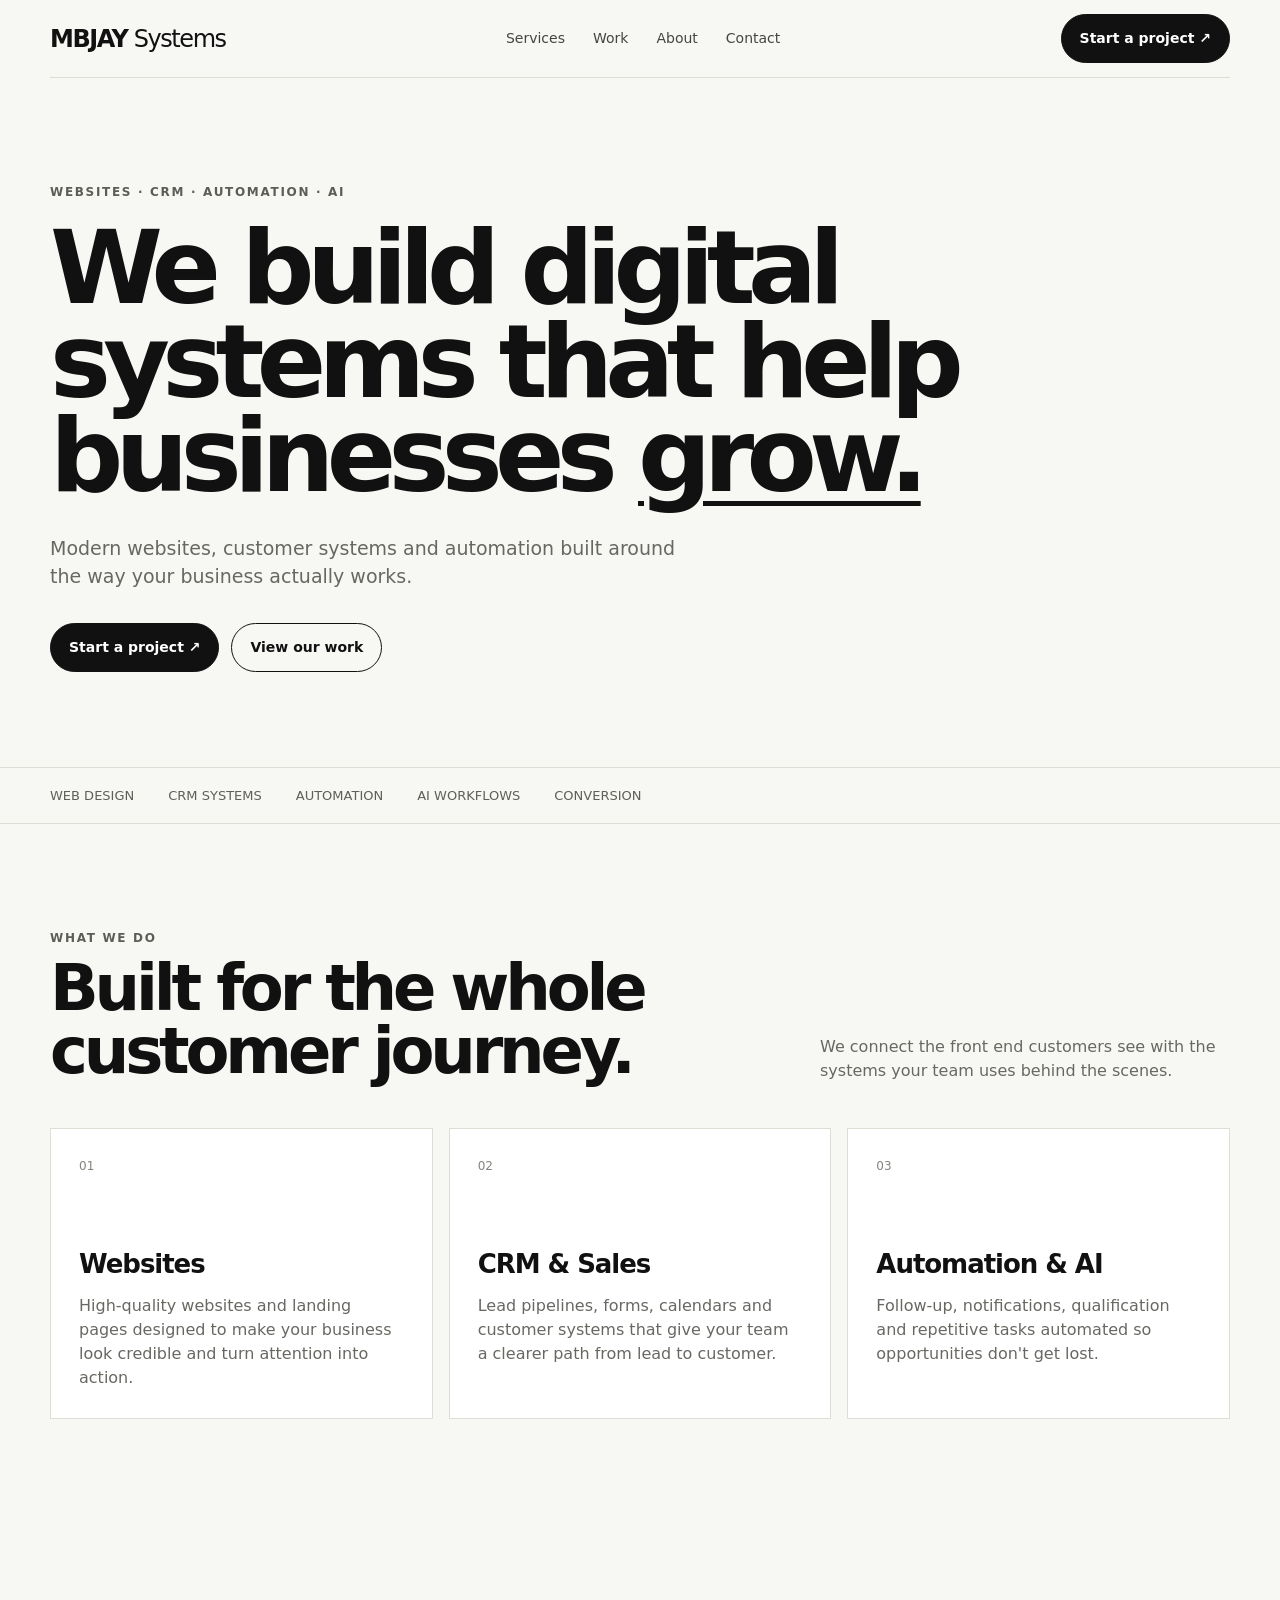
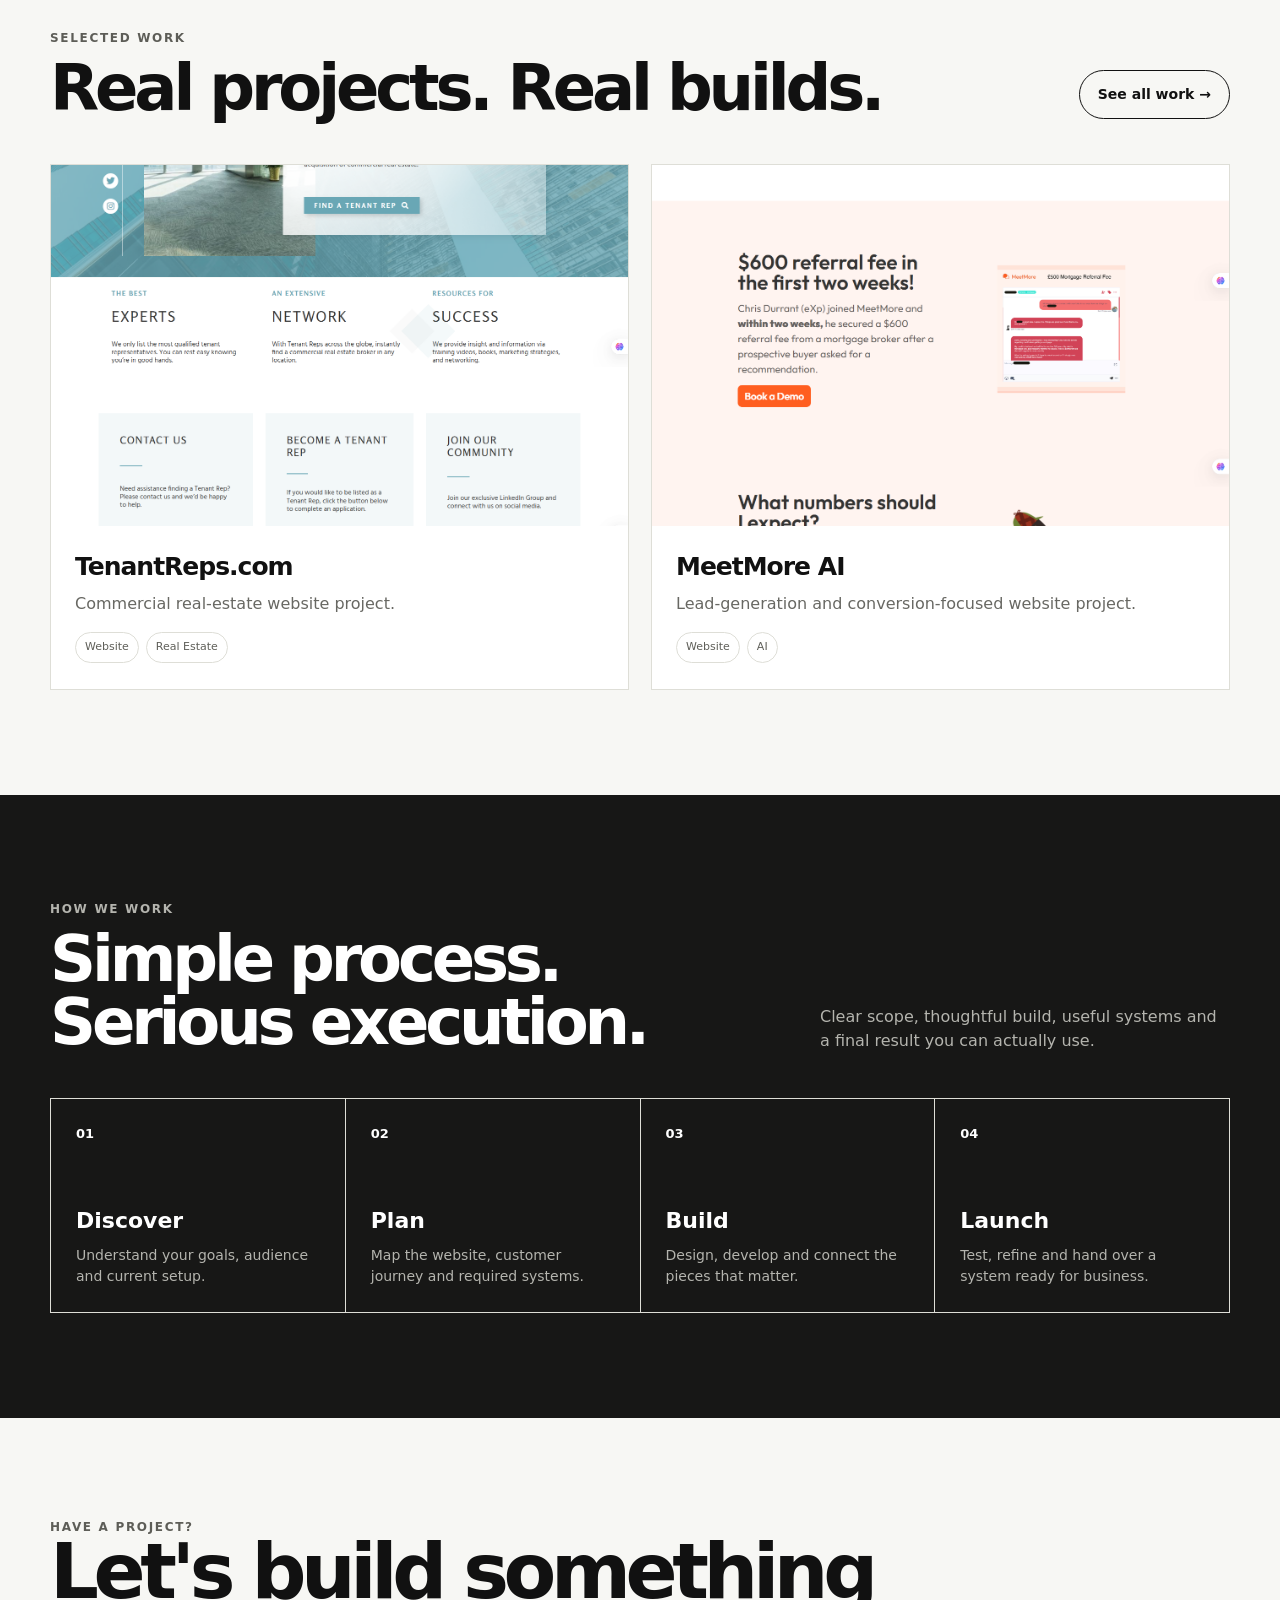
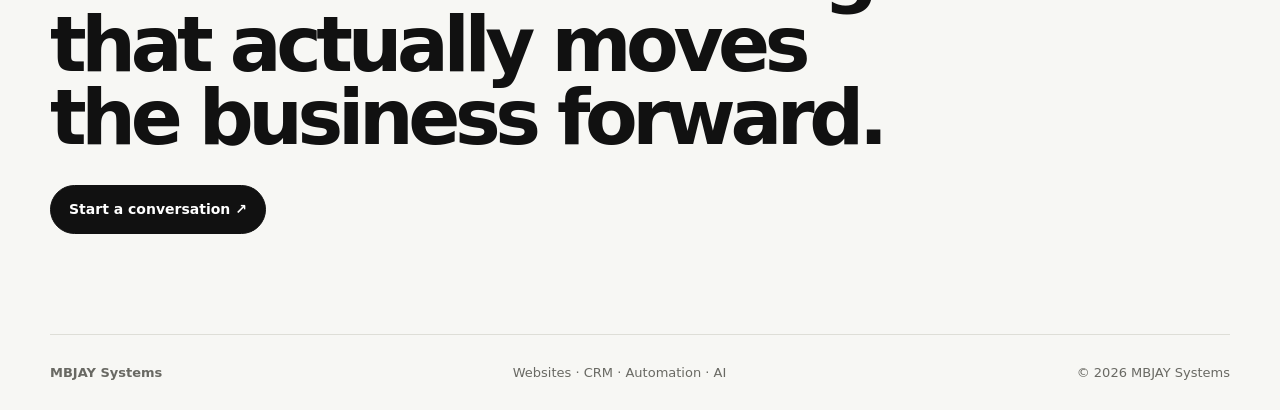
==== New folder/mbjay-systems-site/index.html @ abf26132 "Add MBJAY website" ====
<!doctype html><html lang="en"><head><meta charset="utf-8"><meta name="viewport" content="width=device-width,initial-scale=1"><title>MBJAY Systems — Websites, CRM & Automation</title><meta name="description" content="MBJAY Systems builds websites, CRM systems, automation and AI workflows for growing businesses."><link rel="stylesheet" href="styles.css"></head><body>
<header class="container nav"><a class="logo" href="index.html">MBJAY<span> Systems</span></a><nav class="navlinks"><a href="services.html">Services</a><a href="work.html">Work</a><a href="about.html">About</a><a href="contact.html">Contact</a></nav><a class="nav-cta" href="contact.html">Start a project ↗</a></header>
<main><section class="container hero"><div class="eyebrow">Websites · CRM · Automation · AI</div><h1>We build digital systems that help businesses <em>grow.</em></h1><p>Modern websites, customer systems and automation built around the way your business actually works.</p><div class="actions"><a class="btn primary" href="contact.html">Start a project ↗</a><a class="btn secondary" href="work.html">View our work</a></div></section>
<div class="ticker"><div class="container"><span>WEB DESIGN</span><span>CRM SYSTEMS</span><span>AUTOMATION</span><span>AI WORKFLOWS</span><span>CONVERSION</span></div></div>
<section class="container section"><div class="section-head"><div><div class="eyebrow">What we do</div><h2>Built for the whole customer journey.</h2></div><p>We connect the front end customers see with the systems your team uses behind the scenes.</p></div><div class="grid3"><article class="card"><div class="num">01</div><h3>Websites</h3><p>High-quality websites and landing pages designed to make your business look credible and turn attention into action.</p></article><article class="card"><div class="num">02</div><h3>CRM & Sales</h3><p>Lead pipelines, forms, calendars and customer systems that give your team a clearer path from lead to customer.</p></article><article class="card"><div class="num">03</div><h3>Automation & AI</h3><p>Follow-up, notifications, qualification and repetitive tasks automated so opportunities don't get lost.</p></article></div></section>
<section class="container section"><div class="section-head"><div><div class="eyebrow">Selected work</div><h2>Real projects. Real builds.</h2></div><a class="btn secondary" href="work.html">See all work →</a></div><div class="work-grid"><a class="work-card" href="work.html#tenantreps"><div class="work-image"><img src="assets/tenantreps.png" alt="TenantReps website project"></div><div class="work-copy"><h3>TenantReps.com</h3><p>Commercial real-estate website project.</p><div class="tags"><span class="tag">Website</span><span class="tag">Real Estate</span></div></div></a><a class="work-card" href="work.html#meetmore"><div class="work-image"><img src="assets/meetmore-ai.png" alt="MeetMore AI website project"></div><div class="work-copy"><h3>MeetMore AI</h3><p>Lead-generation and conversion-focused website project.</p><div class="tags"><span class="tag">Website</span><span class="tag">AI</span></div></div></a></div></section>
<section class="dark"><div class="container section"><div class="section-head"><div><div class="eyebrow">How we work</div><h2>Simple process. Serious execution.</h2></div><p>Clear scope, thoughtful build, useful systems and a final result you can actually use.</p></div><div class="process"><div class="step"><strong>01</strong><h3>Discover</h3><p>Understand your goals, audience and current setup.</p></div><div class="step"><strong>02</strong><h3>Plan</h3><p>Map the website, customer journey and required systems.</p></div><div class="step"><strong>03</strong><h3>Build</h3><p>Design, develop and connect the pieces that matter.</p></div><div class="step"><strong>04</strong><h3>Launch</h3><p>Test, refine and hand over a system ready for business.</p></div></div></div></section>
<section class="container cta"><div class="eyebrow">Have a project?</div><h2>Let's build something that actually moves the business forward.</h2><a class="btn primary" href="contact.html">Start a conversation ↗</a></section></main>
<footer class="container footer"><strong>MBJAY Systems</strong><span>Websites · CRM · Automation · AI</span><span>© 2026 MBJAY Systems</span></footer></body></html>
---- New folder/mbjay-systems-site/styles.css ----
:root{--bg:#f7f7f4;--surface:#fff;--ink:#111;--muted:#686863;--line:#deded7;--accent:#c8ff3d;--dark:#171716;--max:1180px}
*{box-sizing:border-box}html{scroll-behavior:smooth}body{margin:0;background:var(--bg);color:var(--ink);font-family:Inter,ui-sans-serif,system-ui,-apple-system,BlinkMacSystemFont,"Segoe UI",sans-serif;line-height:1.5}a{color:inherit;text-decoration:none}.container{width:min(calc(100% - 40px),var(--max));margin:auto}.nav{height:78px;display:flex;align-items:center;justify-content:space-between;border-bottom:1px solid var(--line)}.logo{font-weight:900;letter-spacing:-.06em;font-size:24px}.logo span{font-weight:500}.navlinks{display:flex;gap:28px;font-size:14px;color:#454541}.navlinks a:hover{color:#000}.nav-cta,.btn{display:inline-flex;align-items:center;justify-content:center;padding:13px 18px;border-radius:999px;border:1px solid var(--ink);font-weight:700;font-size:14px}.nav-cta{background:var(--ink);color:#fff}.hero{padding:105px 0 95px}.eyebrow{text-transform:uppercase;letter-spacing:.14em;font-size:12px;font-weight:800;color:#5d5d57}.hero h1{font-size:clamp(54px,8vw,105px);line-height:.92;letter-spacing:-.075em;max-width:980px;margin:20px 0 30px}.hero h1 em{font-style:normal;text-decoration:underline;text-decoration-thickness:5px;text-underline-offset:10px}.hero p{font-size:19px;color:var(--muted);max-width:650px}.actions{display:flex;gap:12px;flex-wrap:wrap;margin-top:32px}.btn.primary{background:var(--ink);color:#fff}.btn.secondary{background:transparent}.ticker{border-top:1px solid var(--line);border-bottom:1px solid var(--line);padding:18px 0;color:#5f5f59;font-size:13px}.ticker span{margin-right:34px}.section{padding:105px 0}.section-head{display:flex;justify-content:space-between;gap:30px;align-items:end;margin-bottom:45px}.section h2{font-size:clamp(40px,5vw,68px);line-height:.98;letter-spacing:-.065em;margin:10px 0 0}.section-head p{max-width:410px;color:var(--muted);margin:0}.grid3{display:grid;grid-template-columns:repeat(3,1fr);gap:16px}.card{background:var(--surface);border:1px solid var(--line);padding:28px;min-height:250px}.num{font-size:12px;color:#85857f}.card h3{font-size:26px;letter-spacing:-.04em;margin:70px 0 10px}.card p{color:var(--muted);margin:0}.work-grid{display:grid;grid-template-columns:repeat(2,1fr);gap:22px}.work-card{background:var(--surface);border:1px solid var(--line);overflow:hidden}.work-image{aspect-ratio:16/10;background:#e9e9e5;overflow:hidden}.work-image img{width:100%;height:100%;object-fit:cover;display:block;transition:transform .5s ease}.work-card:hover img{transform:scale(1.025)}.work-copy{padding:22px 24px 26px}.work-copy h3{font-size:25px;letter-spacing:-.04em;margin:0 0 7px}.work-copy p{color:var(--muted);margin:0 0 16px}.tags{display:flex;gap:7px;flex-wrap:wrap}.tag{font-size:11px;padding:6px 9px;border:1px solid var(--line);border-radius:999px;color:#5f5f59}.process{display:grid;grid-template-columns:repeat(4,1fr);border-top:1px solid var(--line);border-left:1px solid var(--line)}.step{padding:25px;border-right:1px solid var(--line);border-bottom:1px solid var(--line);min-height:190px}.step strong{display:block;font-size:13px;margin-bottom:60px}.step h3{margin:0 0 8px;font-size:22px}.step p{margin:0;color:var(--muted);font-size:14px}.dark{background:var(--dark);color:#fff}.dark .eyebrow,.dark p{color:#b4b4ae}.about-grid{display:grid;grid-template-columns:1fr 1fr;gap:80px}.about-copy{font-size:22px;line-height:1.45;max-width:620px}.about-list{border-top:1px solid #3b3b38}.about-list div{display:flex;justify-content:space-between;gap:20px;padding:18px 0;border-bottom:1px solid #3b3b38;color:#c8c8c2}.cta{padding:100px 0}.cta h2{font-size:clamp(46px,6vw,82px);line-height:.95;letter-spacing:-.07em;max-width:900px;margin:0 0 30px}.footer{padding:28px 0;border-top:1px solid var(--line);display:flex;justify-content:space-between;color:#696963;font-size:13px}.page-hero{padding:80px 0 70px}.page-hero h1{font-size:clamp(52px,8vw,96px);line-height:.92;letter-spacing:-.07em;margin:18px 0 22px}.page-hero p{max-width:650px;color:var(--muted);font-size:18px}.service-row{display:grid;grid-template-columns:80px 1fr 1fr;gap:30px;padding:34px 0;border-top:1px solid var(--line)}.service-row:last-child{border-bottom:1px solid var(--line)}.service-row h3{font-size:31px;letter-spacing:-.045em;margin:0}.service-row p{margin:0;color:var(--muted)}.contact-grid{display:grid;grid-template-columns:1fr 1fr;gap:50px}.contact-box{background:var(--surface);border:1px solid var(--line);padding:34px}.contact-box h2{font-size:42px;letter-spacing:-.06em;margin:0 0 12px}.contact-box p{color:var(--muted)}.contact-link{display:inline-block;margin-top:20px;font-weight:800;text-decoration:underline;text-underline-offset:4px}
@media(max-width:800px){.navlinks{display:none}.nav-cta{display:none}.hero{padding:75px 0}.grid3,.work-grid,.about-grid,.contact-grid{grid-template-columns:1fr}.process{grid-template-columns:1fr 1fr}.service-row{grid-template-columns:45px 1fr}.service-row p{grid-column:2}.section{padding:75px 0}.section-head{display:block}.section-head p{margin-top:18px}.footer{display:block}.footer span{display:block;margin-top:8px}.about-copy{font-size:19px}}
@media(max-width:520px){.container{width:min(calc(100% - 28px),var(--max))}.hero h1{font-size:52px}.process{grid-template-columns:1fr}.work-copy h3{font-size:22px}}
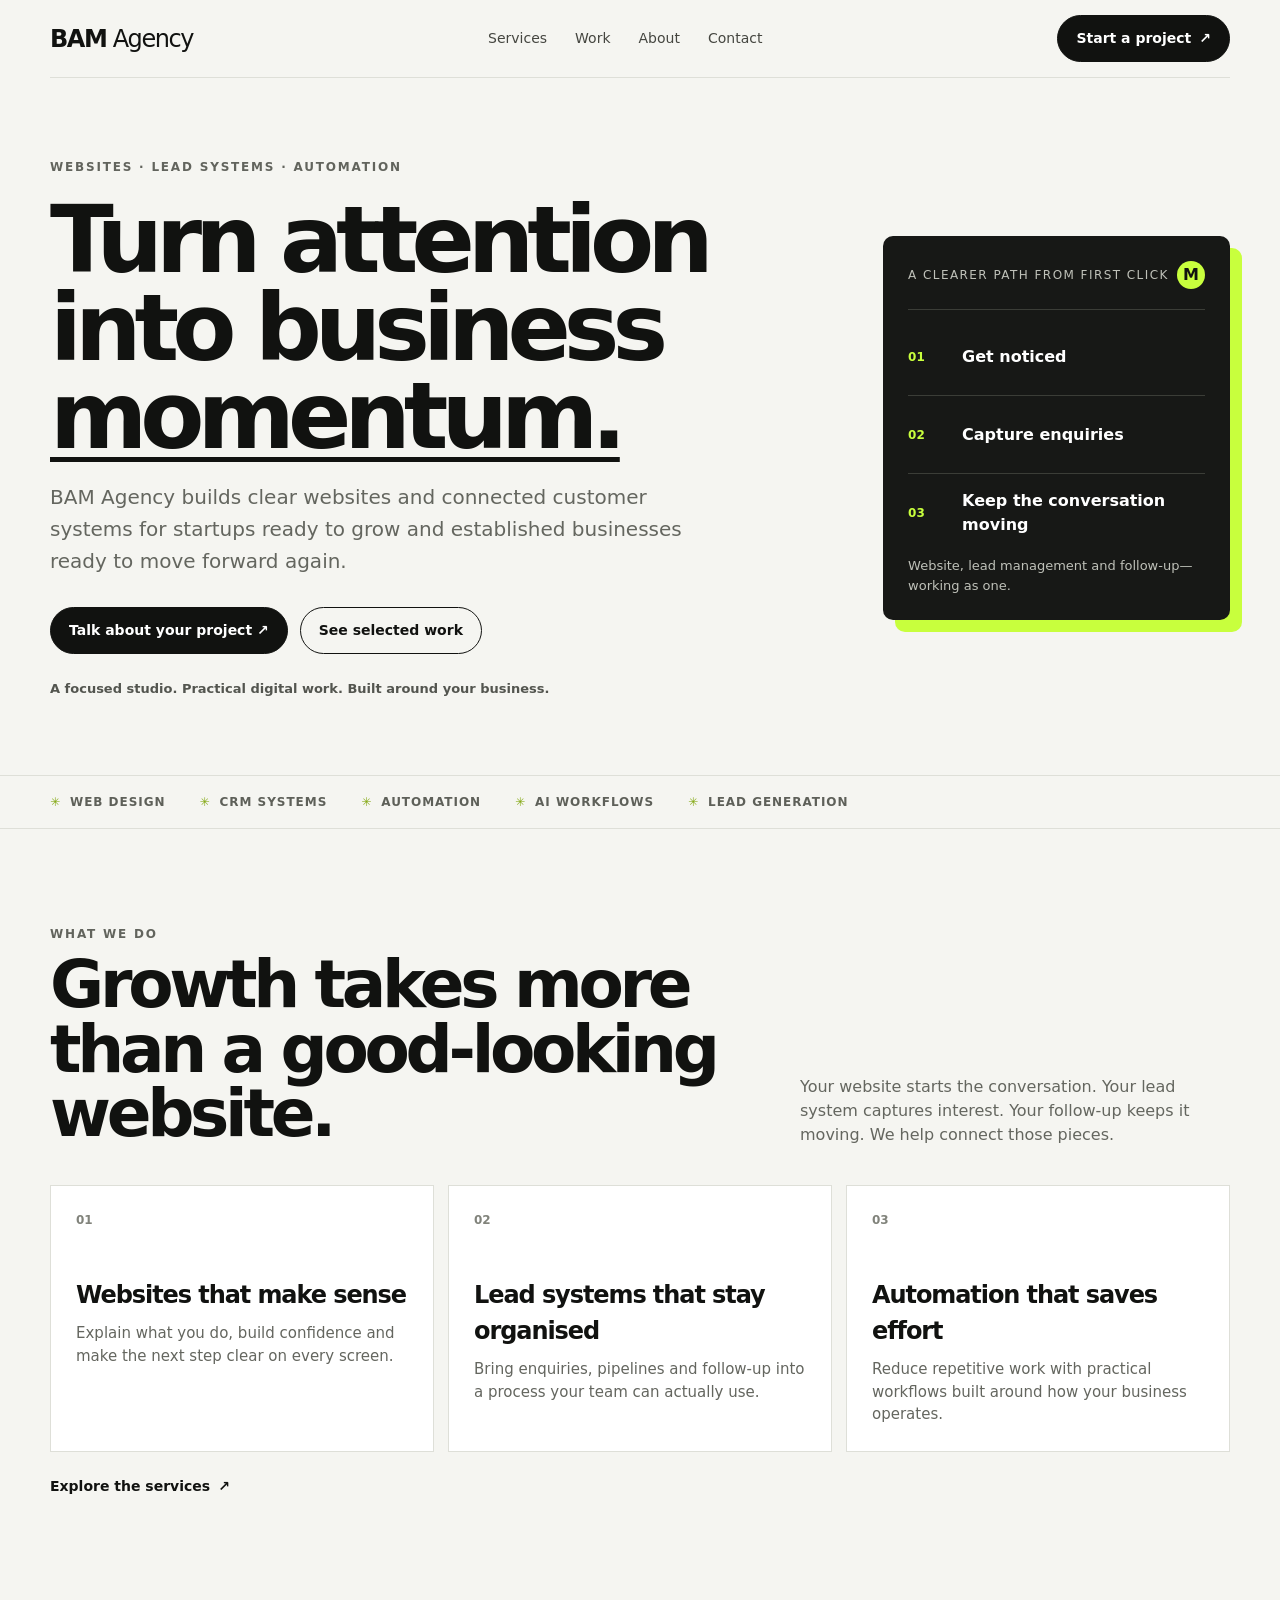
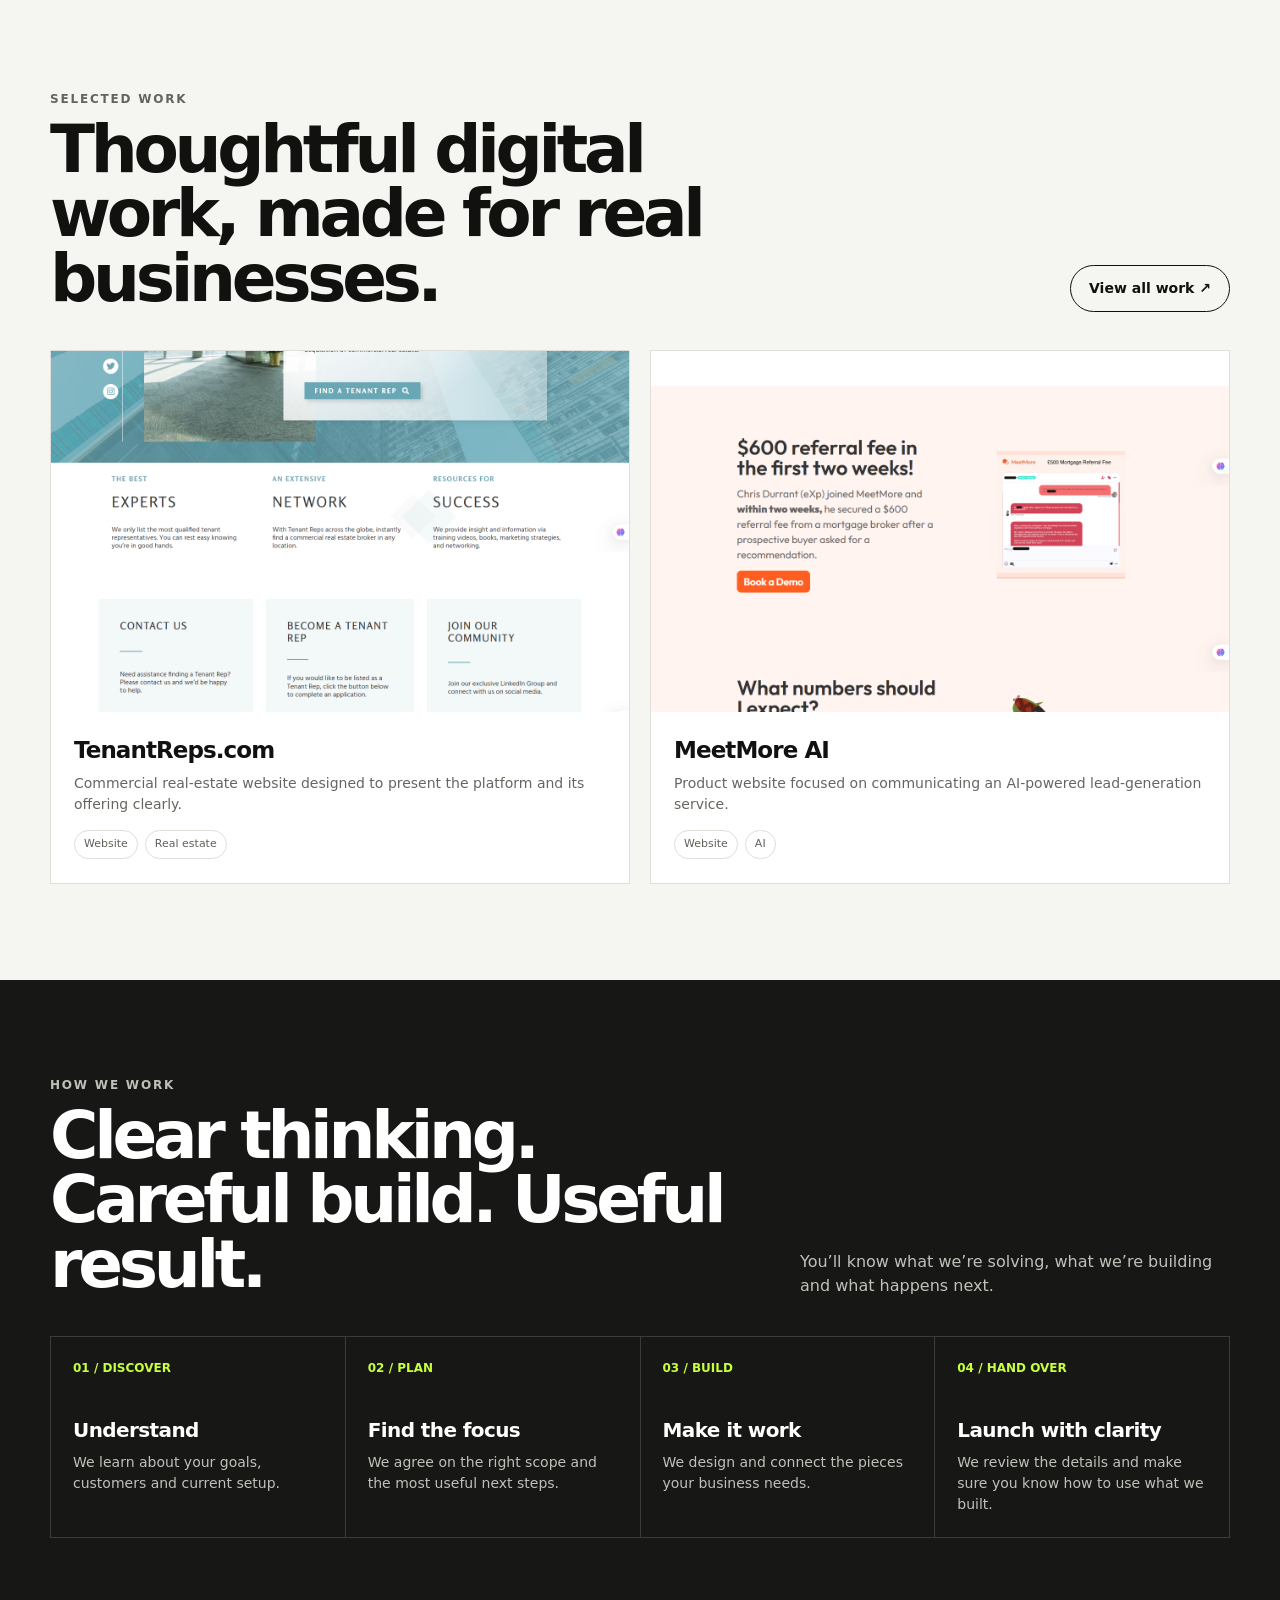
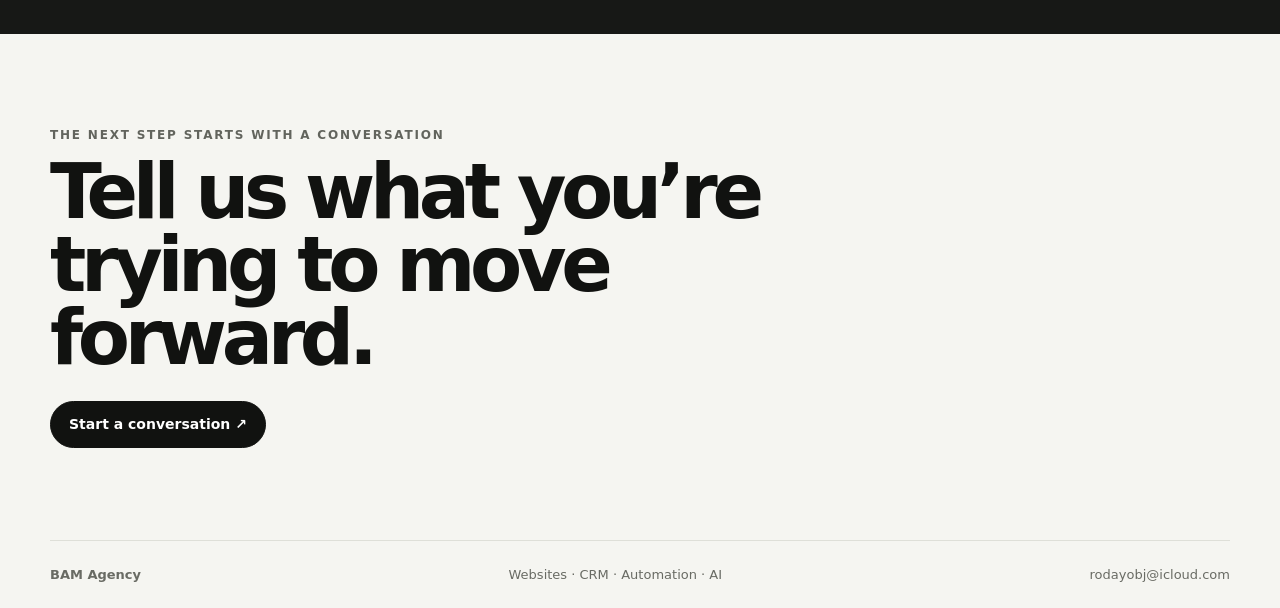
==== commit 81d35846: "Add files via upload Rebrand site as BAM Agency" ====
--- a/New folder/mbjay-systems-site/index.html
+++ b/New folder/mbjay-systems-site/index.html
@@ -1,9 +1,95 @@
-<!doctype html><html lang="en"><head><meta charset="utf-8"><meta name="viewport" content="width=device-width,initial-scale=1"><title>MBJAY Systems — Websites, CRM & Automation</title><meta name="description" content="MBJAY Systems builds websites, CRM systems, automation and AI workflows for growing businesses."><link rel="stylesheet" href="styles.css"></head><body>
-<header class="container nav"><a class="logo" href="index.html">MBJAY<span> Systems</span></a><nav class="navlinks"><a href="services.html">Services</a><a href="work.html">Work</a><a href="about.html">About</a><a href="contact.html">Contact</a></nav><a class="nav-cta" href="contact.html">Start a project ↗</a></header>
-<main><section class="container hero"><div class="eyebrow">Websites · CRM · Automation · AI</div><h1>We build digital systems that help businesses <em>grow.</em></h1><p>Modern websites, customer systems and automation built around the way your business actually works.</p><div class="actions"><a class="btn primary" href="contact.html">Start a project ↗</a><a class="btn secondary" href="work.html">View our work</a></div></section>
-<div class="ticker"><div class="container"><span>WEB DESIGN</span><span>CRM SYSTEMS</span><span>AUTOMATION</span><span>AI WORKFLOWS</span><span>CONVERSION</span></div></div>
-<section class="container section"><div class="section-head"><div><div class="eyebrow">What we do</div><h2>Built for the whole customer journey.</h2></div><p>We connect the front end customers see with the systems your team uses behind the scenes.</p></div><div class="grid3"><article class="card"><div class="num">01</div><h3>Websites</h3><p>High-quality websites and landing pages designed to make your business look credible and turn attention into action.</p></article><article class="card"><div class="num">02</div><h3>CRM & Sales</h3><p>Lead pipelines, forms, calendars and customer systems that give your team a clearer path from lead to customer.</p></article><article class="card"><div class="num">03</div><h3>Automation & AI</h3><p>Follow-up, notifications, qualification and repetitive tasks automated so opportunities don't get lost.</p></article></div></section>
-<section class="container section"><div class="section-head"><div><div class="eyebrow">Selected work</div><h2>Real projects. Real builds.</h2></div><a class="btn secondary" href="work.html">See all work →</a></div><div class="work-grid"><a class="work-card" href="work.html#tenantreps"><div class="work-image"><img src="assets/tenantreps.png" alt="TenantReps website project"></div><div class="work-copy"><h3>TenantReps.com</h3><p>Commercial real-estate website project.</p><div class="tags"><span class="tag">Website</span><span class="tag">Real Estate</span></div></div></a><a class="work-card" href="work.html#meetmore"><div class="work-image"><img src="assets/meetmore-ai.png" alt="MeetMore AI website project"></div><div class="work-copy"><h3>MeetMore AI</h3><p>Lead-generation and conversion-focused website project.</p><div class="tags"><span class="tag">Website</span><span class="tag">AI</span></div></div></a></div></section>
-<section class="dark"><div class="container section"><div class="section-head"><div><div class="eyebrow">How we work</div><h2>Simple process. Serious execution.</h2></div><p>Clear scope, thoughtful build, useful systems and a final result you can actually use.</p></div><div class="process"><div class="step"><strong>01</strong><h3>Discover</h3><p>Understand your goals, audience and current setup.</p></div><div class="step"><strong>02</strong><h3>Plan</h3><p>Map the website, customer journey and required systems.</p></div><div class="step"><strong>03</strong><h3>Build</h3><p>Design, develop and connect the pieces that matter.</p></div><div class="step"><strong>04</strong><h3>Launch</h3><p>Test, refine and hand over a system ready for business.</p></div></div></div></section>
-<section class="container cta"><div class="eyebrow">Have a project?</div><h2>Let's build something that actually moves the business forward.</h2><a class="btn primary" href="contact.html">Start a conversation ↗</a></section></main>
-<footer class="container footer"><strong>MBJAY Systems</strong><span>Websites · CRM · Automation · AI</span><span>© 2026 MBJAY Systems</span></footer></body></html>
+<!doctype html>
+<html lang="en">
+<head>
+  <meta charset="utf-8">
+  <meta name="viewport" content="width=device-width,initial-scale=1">
+  <title>BAM Agency — Digital systems for business growth</title>
+  <meta name="description" content="BAM Agency builds clear websites, lead systems and automation for startups and businesses ready for their next stage.">
+  <link rel="stylesheet" href="styles.css">
+</head>
+<body>
+  <header class="container nav">
+    <a class="logo" href="index.html">BAM<span> Agency</span></a>
+    <nav class="navlinks" aria-label="Main navigation">
+      <a href="services.html">Services</a><a href="work.html">Work</a><a href="about.html">About</a><a href="contact.html">Contact</a>
+    </nav>
+    <a class="nav-cta" href="contact.html">Start a project <span aria-hidden="true">↗</span></a>
+    <details class="mobile-nav">
+      <summary aria-label="Open menu">Menu</summary>
+      <nav class="mobile-menu-panel" aria-label="Mobile navigation">
+        <a href="services.html">Services</a><a href="work.html">Work</a><a href="about.html">About</a><a href="contact.html">Contact</a>
+        <a class="btn primary" href="contact.html">Start a project ↗</a>
+      </nav>
+    </details>
+  </header>
+
+  <main>
+    <section class="container hero">
+      <div class="hero-layout">
+        <div class="hero-copy">
+          <div class="eyebrow">Websites · Lead systems · Automation</div>
+          <h1>Turn attention into business <em>momentum.</em></h1>
+          <p>BAM Agency builds clear websites and connected customer systems for startups ready to grow and established businesses ready to move forward again.</p>
+          <div class="actions"><a class="btn primary" href="contact.html">Talk about your project ↗</a><a class="btn secondary" href="work.html">See selected work</a></div>
+          <div class="hero-note">A focused studio. Practical digital work. Built around your business.</div>
+        </div>
+        <aside class="hero-board" aria-label="How BAM Agency connects the customer journey">
+          <div class="board-top"><span>A clearer path from first click</span><span class="board-mark" aria-hidden="true">M</span></div>
+          <div class="journey">
+            <div class="journey-step"><b>01</b><span>Get noticed</span></div>
+            <div class="journey-step"><b>02</b><span>Capture enquiries</span></div>
+            <div class="journey-step"><b>03</b><span>Keep the conversation moving</span></div>
+          </div>
+          <p class="journey-caption">Website, lead management and follow-up—working as one.</p>
+        </aside>
+      </div>
+    </section>
+
+    <div class="ticker"><div class="container"><span>WEB DESIGN</span><span>CRM SYSTEMS</span><span>AUTOMATION</span><span>AI WORKFLOWS</span><span>LEAD GENERATION</span></div></div>
+
+    <section class="container section">
+      <div class="section-head">
+        <div><div class="eyebrow">What we do</div><h2>Growth takes more than a good-looking website.</h2></div>
+        <p>Your website starts the conversation. Your lead system captures interest. Your follow-up keeps it moving. We help connect those pieces.</p>
+      </div>
+      <div class="grid3">
+        <article class="card"><div class="num">01</div><h3>Websites that make sense</h3><p>Explain what you do, build confidence and make the next step clear on every screen.</p></article>
+        <article class="card"><div class="num">02</div><h3>Lead systems that stay organised</h3><p>Bring enquiries, pipelines and follow-up into a process your team can actually use.</p></article>
+        <article class="card"><div class="num">03</div><h3>Automation that saves effort</h3><p>Reduce repetitive work with practical workflows built around how your business operates.</p></article>
+      </div>
+      <a class="text-link" href="services.html">Explore the services <span aria-hidden="true">↗</span></a>
+    </section>
+
+    <section class="container section">
+      <div class="section-head">
+        <div><div class="eyebrow">Selected work</div><h2>Thoughtful digital work, made for real businesses.</h2></div>
+        <a class="btn secondary" href="work.html">View all work ↗</a>
+      </div>
+      <div class="work-grid">
+        <a class="work-card" href="work.html#tenantreps"><div class="work-image"><img src="assets/tenantreps.png" alt="TenantReps website preview"></div><div class="work-copy"><h3>TenantReps.com</h3><p>Commercial real-estate website designed to present the platform and its offering clearly.</p><div class="tags"><span class="tag">Website</span><span class="tag">Real estate</span></div></div></a>
+        <a class="work-card" href="work.html#meetmore"><div class="work-image"><img src="assets/meetmore-ai.png" alt="MeetMore AI website preview"></div><div class="work-copy"><h3>MeetMore AI</h3><p>Product website focused on communicating an AI-powered lead-generation service.</p><div class="tags"><span class="tag">Website</span><span class="tag">AI</span></div></div></a>
+      </div>
+    </section>
+
+    <section class="dark">
+      <div class="container section">
+        <div class="section-head"><div><div class="eyebrow">How we work</div><h2>Clear thinking. Careful build. Useful result.</h2></div><p>You’ll know what we’re solving, what we’re building and what happens next.</p></div>
+        <div class="process">
+          <div class="step"><strong>01 / DISCOVER</strong><h3>Understand</h3><p>We learn about your goals, customers and current setup.</p></div>
+          <div class="step"><strong>02 / PLAN</strong><h3>Find the focus</h3><p>We agree on the right scope and the most useful next steps.</p></div>
+          <div class="step"><strong>03 / BUILD</strong><h3>Make it work</h3><p>We design and connect the pieces your business needs.</p></div>
+          <div class="step"><strong>04 / HAND OVER</strong><h3>Launch with clarity</h3><p>We review the details and make sure you know how to use what we built.</p></div>
+        </div>
+      </div>
+    </section>
+
+    <section class="container cta">
+      <div class="eyebrow">The next step starts with a conversation</div>
+      <h2>Tell us what you’re trying to move forward.</h2>
+      <a class="btn primary" href="contact.html">Start a conversation ↗</a>
+    </section>
+  </main>
+
+  <footer class="container footer"><strong>BAM Agency</strong><span>Websites · CRM · Automation · AI</span><a href="mailto:rodayobj@icloud.com">rodayobj@icloud.com</a></footer>
+</body>
+</html>
--- a/New folder/mbjay-systems-site/styles.css
+++ b/New folder/mbjay-systems-site/styles.css
@@ -1,4 +1,202 @@
-:root{--bg:#f7f7f4;--surface:#fff;--ink:#111;--muted:#686863;--line:#deded7;--accent:#c8ff3d;--dark:#171716;--max:1180px}
-*{box-sizing:border-box}html{scroll-behavior:smooth}body{margin:0;background:var(--bg);color:var(--ink);font-family:Inter,ui-sans-serif,system-ui,-apple-system,BlinkMacSystemFont,"Segoe UI",sans-serif;line-height:1.5}a{color:inherit;text-decoration:none}.container{width:min(calc(100% - 40px),var(--max));margin:auto}.nav{height:78px;display:flex;align-items:center;justify-content:space-between;border-bottom:1px solid var(--line)}.logo{font-weight:900;letter-spacing:-.06em;font-size:24px}.logo span{font-weight:500}.navlinks{display:flex;gap:28px;font-size:14px;color:#454541}.navlinks a:hover{color:#000}.nav-cta,.btn{display:inline-flex;align-items:center;justify-content:center;padding:13px 18px;border-radius:999px;border:1px solid var(--ink);font-weight:700;font-size:14px}.nav-cta{background:var(--ink);color:#fff}.hero{padding:105px 0 95px}.eyebrow{text-transform:uppercase;letter-spacing:.14em;font-size:12px;font-weight:800;color:#5d5d57}.hero h1{font-size:clamp(54px,8vw,105px);line-height:.92;letter-spacing:-.075em;max-width:980px;margin:20px 0 30px}.hero h1 em{font-style:normal;text-decoration:underline;text-decoration-thickness:5px;text-underline-offset:10px}.hero p{font-size:19px;color:var(--muted);max-width:650px}.actions{display:flex;gap:12px;flex-wrap:wrap;margin-top:32px}.btn.primary{background:var(--ink);color:#fff}.btn.secondary{background:transparent}.ticker{border-top:1px solid var(--line);border-bottom:1px solid var(--line);padding:18px 0;color:#5f5f59;font-size:13px}.ticker span{margin-right:34px}.section{padding:105px 0}.section-head{display:flex;justify-content:space-between;gap:30px;align-items:end;margin-bottom:45px}.section h2{font-size:clamp(40px,5vw,68px);line-height:.98;letter-spacing:-.065em;margin:10px 0 0}.section-head p{max-width:410px;color:var(--muted);margin:0}.grid3{display:grid;grid-template-columns:repeat(3,1fr);gap:16px}.card{background:var(--surface);border:1px solid var(--line);padding:28px;min-height:250px}.num{font-size:12px;color:#85857f}.card h3{font-size:26px;letter-spacing:-.04em;margin:70px 0 10px}.card p{color:var(--muted);margin:0}.work-grid{display:grid;grid-template-columns:repeat(2,1fr);gap:22px}.work-card{background:var(--surface);border:1px solid var(--line);overflow:hidden}.work-image{aspect-ratio:16/10;background:#e9e9e5;overflow:hidden}.work-image img{width:100%;height:100%;object-fit:cover;display:block;transition:transform .5s ease}.work-card:hover img{transform:scale(1.025)}.work-copy{padding:22px 24px 26px}.work-copy h3{font-size:25px;letter-spacing:-.04em;margin:0 0 7px}.work-copy p{color:var(--muted);margin:0 0 16px}.tags{display:flex;gap:7px;flex-wrap:wrap}.tag{font-size:11px;padding:6px 9px;border:1px solid var(--line);border-radius:999px;color:#5f5f59}.process{display:grid;grid-template-columns:repeat(4,1fr);border-top:1px solid var(--line);border-left:1px solid var(--line)}.step{padding:25px;border-right:1px solid var(--line);border-bottom:1px solid var(--line);min-height:190px}.step strong{display:block;font-size:13px;margin-bottom:60px}.step h3{margin:0 0 8px;font-size:22px}.step p{margin:0;color:var(--muted);font-size:14px}.dark{background:var(--dark);color:#fff}.dark .eyebrow,.dark p{color:#b4b4ae}.about-grid{display:grid;grid-template-columns:1fr 1fr;gap:80px}.about-copy{font-size:22px;line-height:1.45;max-width:620px}.about-list{border-top:1px solid #3b3b38}.about-list div{display:flex;justify-content:space-between;gap:20px;padding:18px 0;border-bottom:1px solid #3b3b38;color:#c8c8c2}.cta{padding:100px 0}.cta h2{font-size:clamp(46px,6vw,82px);line-height:.95;letter-spacing:-.07em;max-width:900px;margin:0 0 30px}.footer{padding:28px 0;border-top:1px solid var(--line);display:flex;justify-content:space-between;color:#696963;font-size:13px}.page-hero{padding:80px 0 70px}.page-hero h1{font-size:clamp(52px,8vw,96px);line-height:.92;letter-spacing:-.07em;margin:18px 0 22px}.page-hero p{max-width:650px;color:var(--muted);font-size:18px}.service-row{display:grid;grid-template-columns:80px 1fr 1fr;gap:30px;padding:34px 0;border-top:1px solid var(--line)}.service-row:last-child{border-bottom:1px solid var(--line)}.service-row h3{font-size:31px;letter-spacing:-.045em;margin:0}.service-row p{margin:0;color:var(--muted)}.contact-grid{display:grid;grid-template-columns:1fr 1fr;gap:50px}.contact-box{background:var(--surface);border:1px solid var(--line);padding:34px}.contact-box h2{font-size:42px;letter-spacing:-.06em;margin:0 0 12px}.contact-box p{color:var(--muted)}.contact-link{display:inline-block;margin-top:20px;font-weight:800;text-decoration:underline;text-underline-offset:4px}
-@media(max-width:800px){.navlinks{display:none}.nav-cta{display:none}.hero{padding:75px 0}.grid3,.work-grid,.about-grid,.contact-grid{grid-template-columns:1fr}.process{grid-template-columns:1fr 1fr}.service-row{grid-template-columns:45px 1fr}.service-row p{grid-column:2}.section{padding:75px 0}.section-head{display:block}.section-head p{margin-top:18px}.footer{display:block}.footer span{display:block;margin-top:8px}.about-copy{font-size:19px}}
-@media(max-width:520px){.container{width:min(calc(100% - 28px),var(--max))}.hero h1{font-size:52px}.process{grid-template-columns:1fr}.work-copy h3{font-size:22px}}
+:root {
+  --bg: #f5f5f1;
+  --surface: #fff;
+  --ink: #111210;
+  --muted: #64665f;
+  --line: #dedfd8;
+  --accent: #c8ff3d;
+  --dark: #171816;
+  --max: 1180px;
+}
+
+* { box-sizing: border-box; }
+html { scroll-behavior: smooth; }
+body {
+  margin: 0;
+  background: var(--bg);
+  color: var(--ink);
+  font-family: Inter, ui-sans-serif, system-ui, -apple-system, BlinkMacSystemFont, "Segoe UI", sans-serif;
+  line-height: 1.5;
+}
+a { color: inherit; text-decoration: none; }
+a:focus-visible, summary:focus-visible { outline: 3px solid #84b900; outline-offset: 4px; }
+.container { width: min(calc(100% - 48px), var(--max)); margin-inline: auto; }
+
+.nav {
+  min-height: 78px;
+  display: flex;
+  align-items: center;
+  justify-content: space-between;
+  gap: 24px;
+  border-bottom: 1px solid var(--line);
+  position: relative;
+  z-index: 5;
+}
+.logo { font-size: 24px; font-weight: 900; letter-spacing: -.06em; white-space: nowrap; }
+.logo span { font-weight: 500; }
+.navlinks { display: flex; align-items: center; gap: 28px; color: #454640; font-size: 14px; }
+.navlinks a:hover, .footer a:hover { color: #000; text-decoration: underline; text-underline-offset: 4px; }
+.nav-cta, .btn {
+  min-height: 46px;
+  display: inline-flex;
+  align-items: center;
+  justify-content: center;
+  gap: 8px;
+  padding: 12px 18px;
+  border: 1px solid var(--ink);
+  border-radius: 999px;
+  font-weight: 750;
+  font-size: 14px;
+  transition: transform .18s ease, background-color .18s ease, color .18s ease;
+}
+.nav-cta, .btn.primary { background: var(--ink); color: #fff; }
+.nav-cta:hover, .btn:hover { transform: translateY(-2px); }
+.btn.primary:hover { background: #33352e; }
+.btn.secondary { background: transparent; }
+.btn.secondary:hover { background: #fff; }
+.mobile-nav { display: none; }
+
+.hero { padding: 80px 0 76px; }
+.hero-layout { display: grid; grid-template-columns: minmax(0, 1.5fr) minmax(280px, .7fr); gap: clamp(32px, 7vw, 100px); align-items: center; }
+.eyebrow { color: #62645d; text-transform: uppercase; letter-spacing: .15em; font-size: 12px; font-weight: 850; }
+.hero h1, .page-hero h1 {
+  max-width: 850px;
+  margin: 20px 0 22px;
+  font-size: clamp(58px, 7.3vw, 96px);
+  line-height: .94;
+  letter-spacing: -.075em;
+}
+.hero h1 em { font-style: normal; text-decoration: underline; text-decoration-thickness: 5px; text-underline-offset: 9px; }
+.hero-copy > p, .page-hero > p { max-width: 650px; color: var(--muted); font-size: clamp(17px, 1.8vw, 20px); line-height: 1.6; }
+.hero-note { margin-top: 25px; color: #53554f; font-size: 13px; font-weight: 650; }
+.actions { display: flex; flex-wrap: wrap; gap: 12px; margin-top: 30px; }
+.hero-board { padding: 25px; border-radius: 10px; background: var(--dark); color: #fff; box-shadow: 12px 12px 0 var(--accent); }
+.board-top { display: flex; align-items: center; justify-content: space-between; padding-bottom: 20px; border-bottom: 1px solid #3b3d37; }
+.board-top span:first-child { color: #bfc1b9; font-size: 12px; text-transform: uppercase; letter-spacing: .12em; }
+.board-mark { width: 28px; height: 28px; display: grid; place-items: center; border-radius: 50%; background: var(--accent); color: var(--ink); font-weight: 900; }
+.journey { display: grid; gap: 0; padding-top: 8px; }
+.journey-step { display: grid; grid-template-columns: 42px 1fr; align-items: center; gap: 12px; min-height: 78px; border-bottom: 1px solid #3b3d37; }
+.journey-step:last-child { border-bottom: 0; }
+.journey-step b { color: var(--accent); font-size: 12px; }
+.journey-step span { font-size: 16px; font-weight: 700; }
+.journey-caption { margin: 4px 0 0; color: #bfc1b9; font-size: 13px; }
+
+.ticker { padding: 17px 0; border-block: 1px solid var(--line); color: #5e6059; font-size: 12px; font-weight: 750; letter-spacing: .08em; }
+.ticker .container { display: flex; flex-wrap: wrap; gap: 8px 34px; }
+.ticker span::before { content: "✳"; margin-right: 9px; color: #85a916; }
+.section { padding: 96px 0; }
+.section-head { display: flex; align-items: end; justify-content: space-between; gap: 32px; margin-bottom: 38px; }
+.section h2, .section-head h2 { max-width: 730px; margin: 10px 0 0; font-size: clamp(40px, 5.4vw, 66px); line-height: .98; letter-spacing: -.065em; }
+.section-head > p { max-width: 430px; margin: 0; color: var(--muted); font-size: 16px; }
+.grid3 { display: grid; grid-template-columns: repeat(3, 1fr); gap: 14px; }
+.card { min-height: 235px; padding: 25px; background: var(--surface); border: 1px solid var(--line); }
+.num { color: #81837b; font-size: 12px; font-weight: 700; }
+.card h3 { margin: 48px 0 9px; font-size: 24px; letter-spacing: -.045em; }
+.card p { margin: 0; color: var(--muted); font-size: 15px; }
+.text-link { display: inline-flex; gap: 8px; align-items: center; margin-top: 24px; font-size: 14px; font-weight: 800; text-underline-offset: 4px; }
+.text-link:hover { text-decoration: underline; }
+
+.work-grid { display: grid; grid-template-columns: repeat(2, 1fr); gap: 20px; }
+.work-card { overflow: hidden; background: var(--surface); border: 1px solid var(--line); transition: transform .2s ease, box-shadow .2s ease; }
+a.work-card:hover { transform: translateY(-4px); box-shadow: 0 12px 30px #11111110; }
+.work-image { overflow: hidden; aspect-ratio: 16 / 10; background: #e8e8e2; }
+.work-image img { display: block; width: 100%; height: 100%; object-fit: cover; transition: transform .45s ease; }
+.work-card:hover .work-image img { transform: scale(1.025); }
+.work-copy { padding: 21px 23px 24px; }
+.work-copy h3 { margin: 0 0 6px; font-size: 23px; letter-spacing: -.04em; }
+.work-copy p { margin: 0 0 15px; color: var(--muted); font-size: 14px; }
+.tags { display: flex; flex-wrap: wrap; gap: 7px; }
+.tag { padding: 5px 9px; border: 1px solid var(--line); border-radius: 999px; color: #5f615a; font-size: 11px; }
+
+.dark { background: var(--dark); color: #fff; }
+.dark .eyebrow { color: #bfc1b9; }
+.dark p { color: #bfc1b9; }
+.dark .section-head > p { color: #bfc1b9; }
+.dark .btn { background: #fff; color: var(--ink); }
+.dark .btn:hover { background: var(--accent); }
+.process { display: grid; grid-template-columns: repeat(4, 1fr); border-top: 1px solid #3b3d37; border-left: 1px solid #3b3d37; }
+.step { min-height: 185px; padding: 22px; border-right: 1px solid #3b3d37; border-bottom: 1px solid #3b3d37; }
+.step strong { display: block; margin-bottom: 38px; color: var(--accent); font-size: 12px; }
+.step h3 { margin: 0 0 7px; font-size: 20px; letter-spacing: -.03em; }
+.step p { margin: 0; font-size: 14px; }
+
+.cta { padding: 92px 0; }
+.cta h2 { max-width: 900px; margin: 12px 0 26px; font-size: clamp(44px, 6vw, 76px); line-height: .96; letter-spacing: -.07em; }
+.page-hero { padding: 76px 0 60px; }
+.page-hero h1 { max-width: 950px; }
+.page-hero > p { max-width: 700px; }
+.about-grid { display: grid; grid-template-columns: 1.1fr .9fr; gap: clamp(36px, 8vw, 100px); }
+.about-copy { max-width: 640px; font-size: clamp(19px, 2.1vw, 23px); line-height: 1.5; }
+.about-list { border-top: 1px solid #3b3d37; }
+.about-list div { display: flex; justify-content: space-between; gap: 20px; padding: 17px 0; border-bottom: 1px solid #3b3d37; color: #d3d4ce; font-size: 14px; }
+.about-list strong { color: var(--accent); }
+.service-row { display: grid; grid-template-columns: 64px 1fr 1fr; gap: 25px; align-items: start; padding: 29px 0; border-top: 1px solid var(--line); }
+.service-row:last-child { border-bottom: 1px solid var(--line); }
+.service-row h3 { margin: 0; font-size: 27px; line-height: 1.15; letter-spacing: -.045em; }
+.service-row p { margin: 0; color: var(--muted); }
+.contact-grid { display: grid; grid-template-columns: 1.2fr .8fr; gap: 16px; }
+.contact-box { padding: 30px; background: var(--surface); border: 1px solid var(--line); }
+.contact-box h2 { margin: 30px 0 10px; font-size: 34px; line-height: 1; letter-spacing: -.055em; }
+.contact-box p { color: var(--muted); }
+.contact-link { display: inline-block; margin-top: 16px; font-weight: 800; text-decoration: underline; text-underline-offset: 4px; overflow-wrap: anywhere; }
+.footer { display: flex; justify-content: space-between; gap: 18px; padding: 24px 0; border-top: 1px solid var(--line); color: #696b64; font-size: 13px; }
+
+@media (max-width: 800px) {
+  .container { width: min(calc(100% - 36px), var(--max)); }
+  .navlinks, .nav-cta { display: none; }
+  .mobile-nav { display: block; position: relative; }
+  .mobile-nav summary { display: grid; width: 44px; height: 44px; place-items: center; border: 1px solid var(--line); border-radius: 50%; cursor: pointer; list-style: none; font-size: 0; }
+  .mobile-nav summary::-webkit-details-marker { display: none; }
+  .mobile-nav summary::before { content: "☰"; font-size: 20px; }
+  .mobile-nav[open] summary::before { content: "×"; font-size: 25px; }
+  .mobile-menu-panel { position: absolute; top: calc(100% + 12px); right: 0; z-index: 10; display: grid; width: min(290px, calc(100vw - 36px)); gap: 0; padding: 10px; border: 1px solid var(--line); background: var(--surface); box-shadow: 0 14px 38px #1112; }
+  .mobile-menu-panel a:not(.btn) { padding: 13px 12px; border-bottom: 1px solid var(--line); font-weight: 650; }
+  .mobile-menu-panel .btn { margin: 10px 0 0; }
+  .hero { padding: 55px 0 58px; }
+  .hero-layout { grid-template-columns: 1fr; gap: 34px; }
+  .hero-board { max-width: 520px; }
+  .hero h1 { max-width: 720px; font-size: clamp(56px, 11vw, 82px); }
+  .section { padding: 72px 0; }
+  .section-head { display: block; }
+  .section-head > p { margin-top: 18px; }
+  .grid3 { grid-template-columns: 1fr; gap: 12px; }
+  .card { min-height: 0; padding: 19px 20px; display: grid; grid-template-columns: auto 1fr; column-gap: 14px; align-items: baseline; }
+  .card .num { grid-column: 1; grid-row: 1; }
+  .card h3 { grid-column: 2; grid-row: 1; margin: 0; font-size: 21px; }
+  .card p { grid-column: 1 / -1; margin-top: 8px; }
+  .process { grid-template-columns: repeat(2, 1fr); }
+  .about-grid { grid-template-columns: 1fr; gap: 38px; }
+  .contact-grid { grid-template-columns: 1fr; }
+  .service-row { grid-template-columns: 38px 1fr; gap: 10px 14px; padding: 23px 0; }
+  .service-row p { grid-column: 2; }
+  .footer { flex-wrap: wrap; }
+}
+
+@media (max-width: 520px) {
+  .container { width: min(calc(100% - 28px), var(--max)); }
+  .nav { min-height: 68px; }
+  .logo { font-size: 22px; }
+  .hero { padding: 45px 0 48px; }
+  .hero h1, .page-hero h1 { font-size: clamp(48px, 13vw, 64px); }
+  .hero h1 em { text-decoration-thickness: 3px; text-underline-offset: 6px; }
+  .hero-board { padding: 19px; box-shadow: 7px 7px 0 var(--accent); }
+  .journey-step { min-height: 65px; }
+  .ticker .container { gap: 8px 15px; }
+  .ticker { font-size: 10px; }
+  .section { padding: 62px 0; }
+  .process { grid-template-columns: 1fr; }
+  .step { min-height: 0; }
+  .step strong { margin-bottom: 20px; }
+  .work-grid { grid-template-columns: 1fr; gap: 14px; }
+  .work-copy { padding: 17px; }
+  .page-hero { padding: 52px 0 36px; }
+  .service-row h3 { font-size: 22px; }
+  .contact-box { padding: 22px; }
+  .contact-box h2 { margin-top: 23px; font-size: 30px; }
+  .cta { padding: 66px 0; }
+  .footer { display: grid; grid-template-columns: 1fr; gap: 6px; }
+}
+
+@media (prefers-reduced-motion: reduce) {
+  *, *::before, *::after { scroll-behavior: auto !important; transition-duration: .01ms !important; }
+}
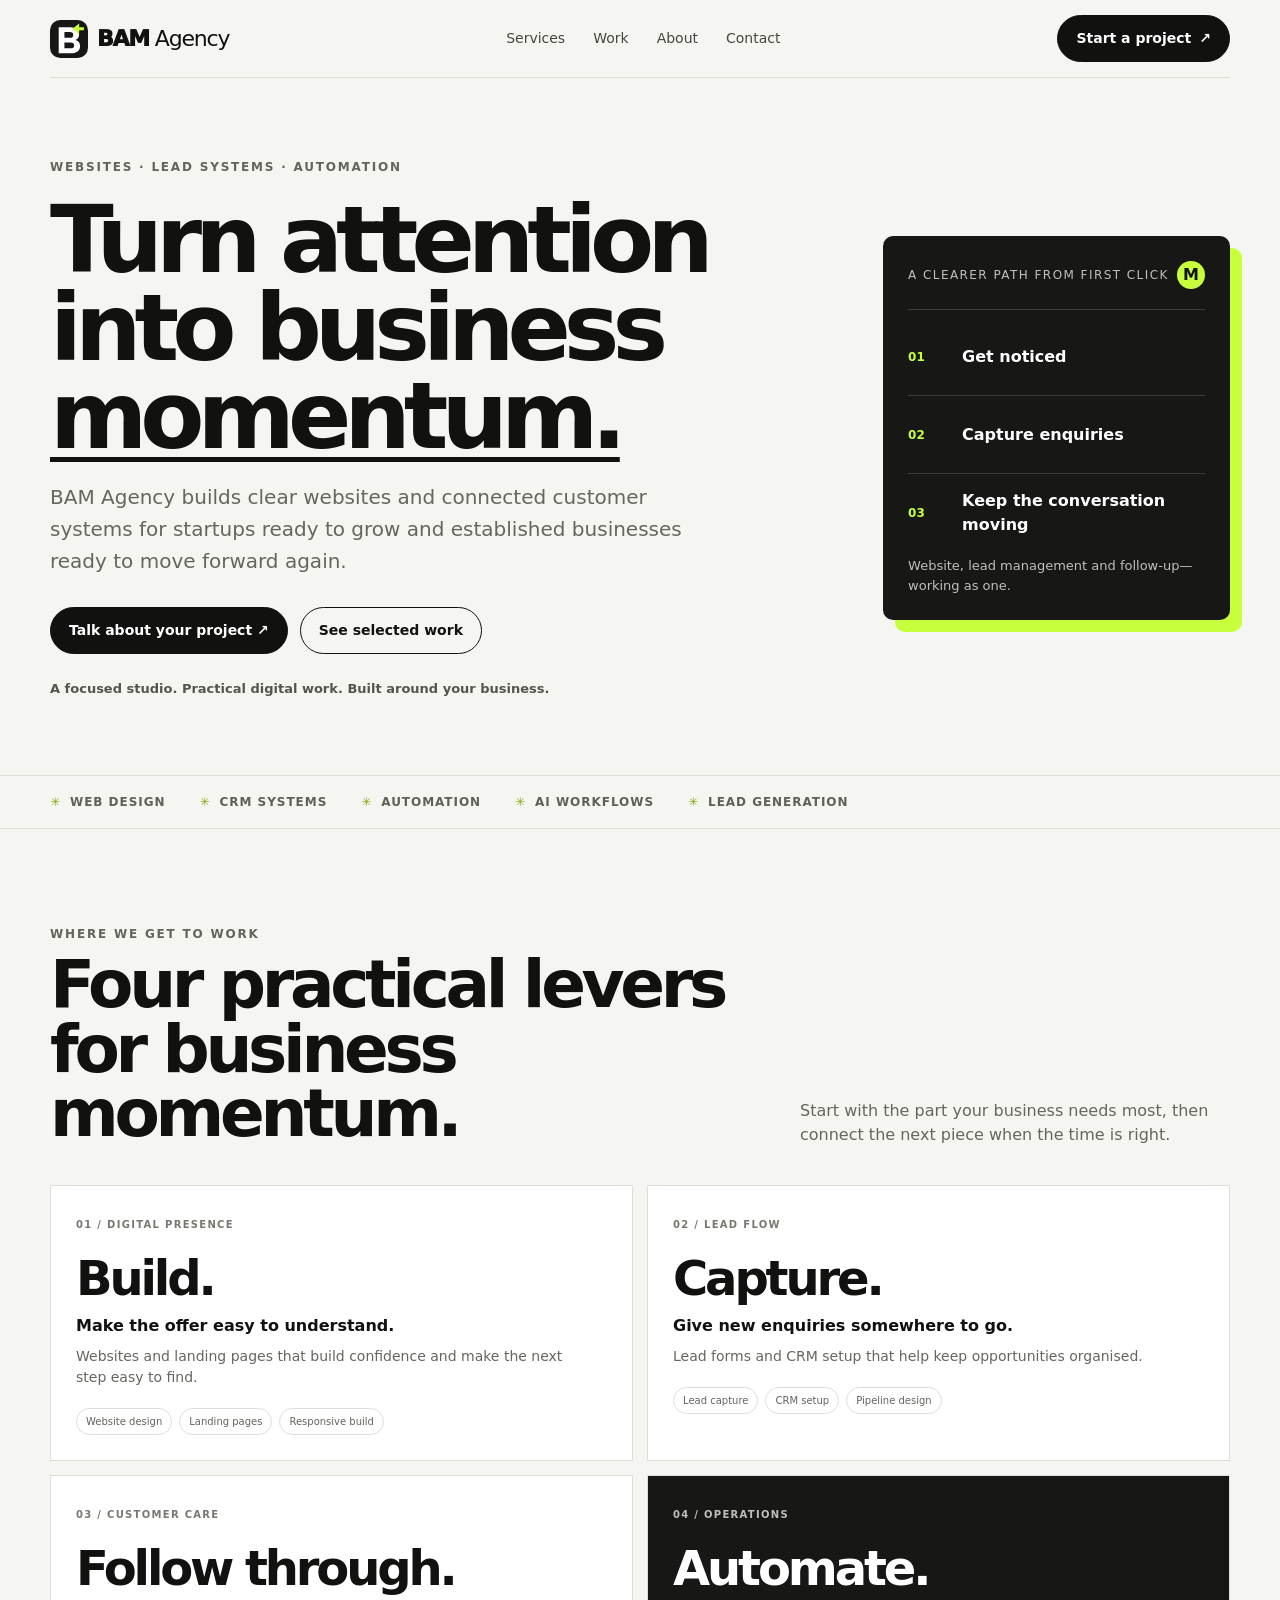
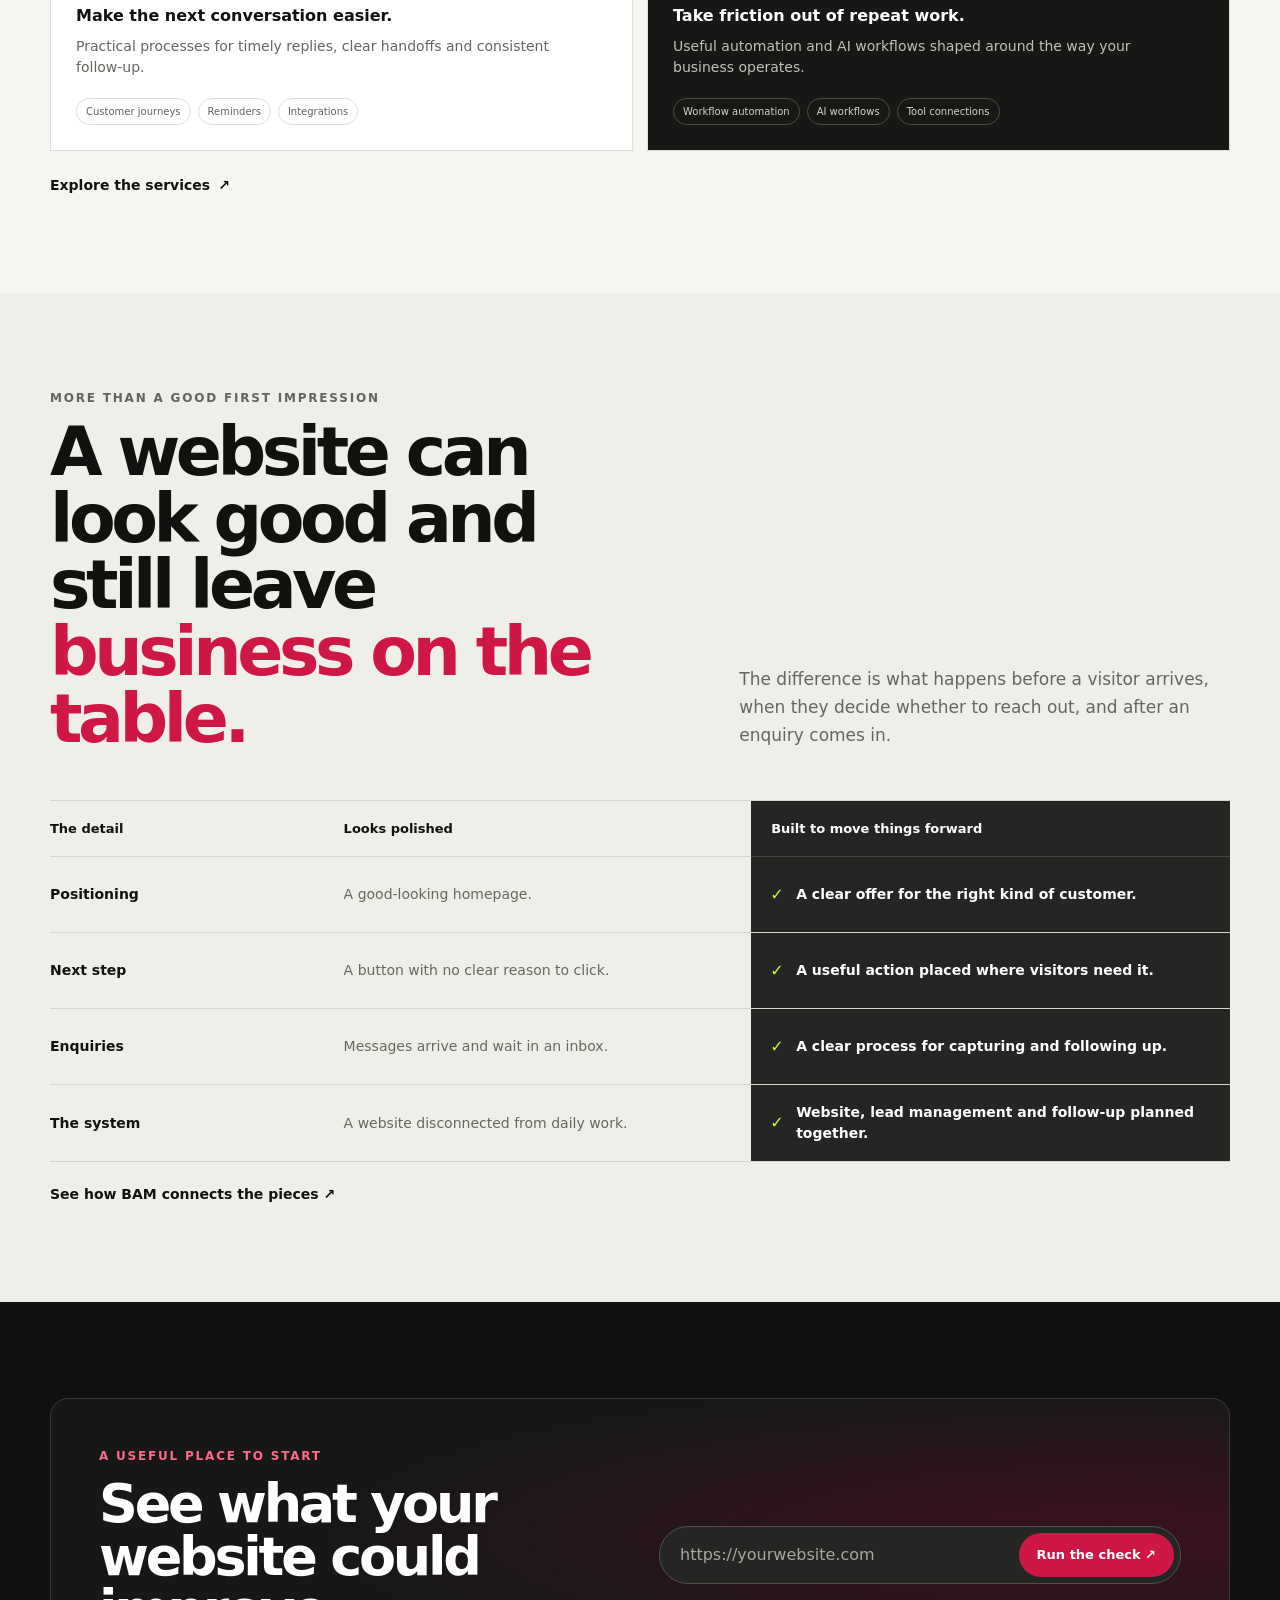
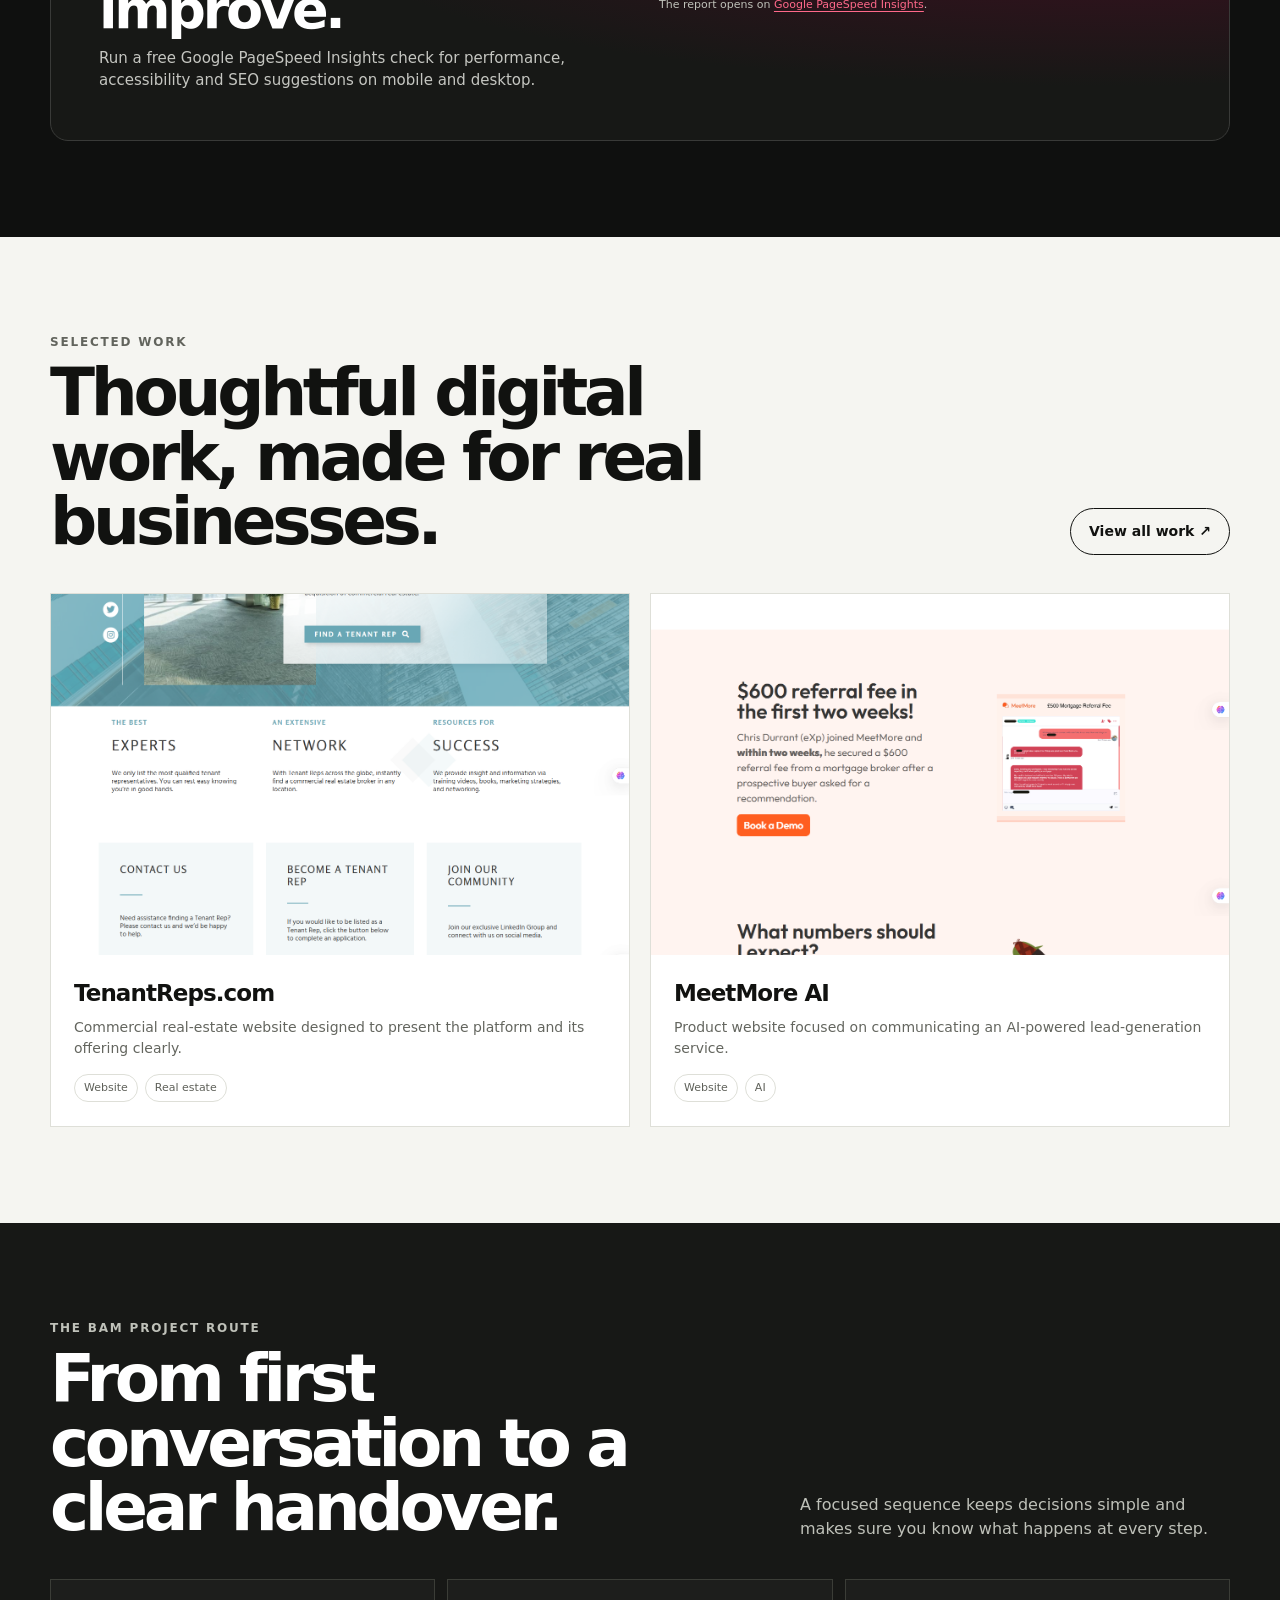
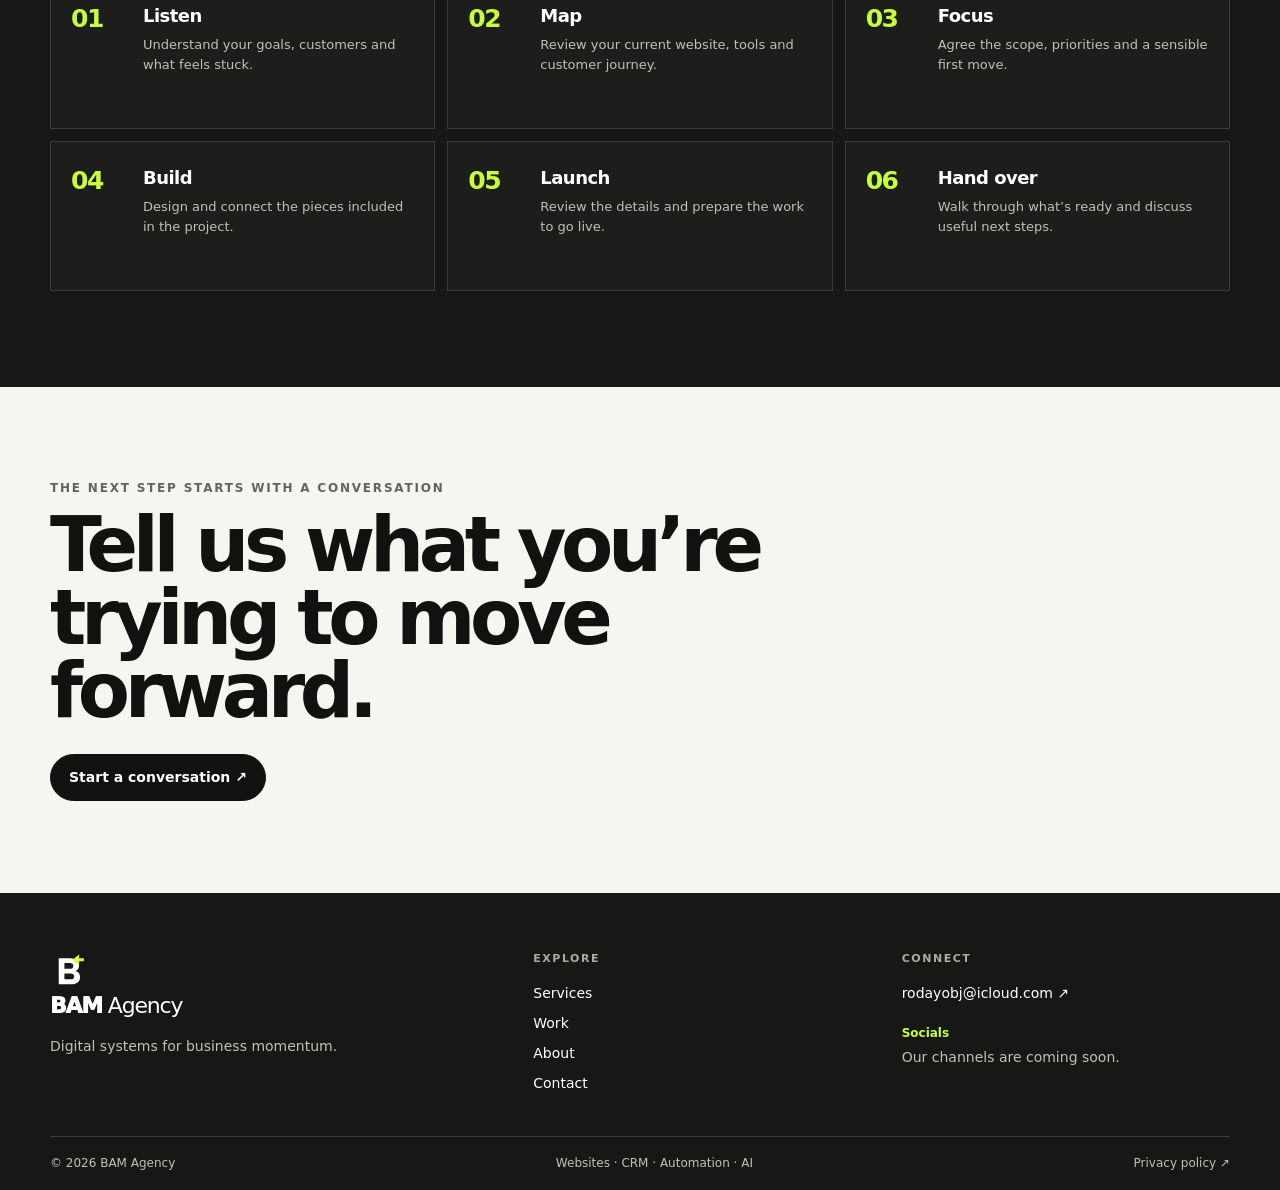
==== commit ec039cea: "Add files via upload" ====
--- a/New folder/mbjay-systems-site/index.html
+++ b/New folder/mbjay-systems-site/index.html
@@ -9,7 +9,7 @@
 </head>
 <body>
   <header class="container nav">
-    <a class="logo" href="index.html">BAM<span> Agency</span></a>
+    <a class="logo" href="index.html"><img class="logo-mark" src="assets/bam-agency-mark.svg" alt=""><span class="logo-wordmark"><strong>BAM</strong> Agency</span></a>
     <nav class="navlinks" aria-label="Main navigation">
       <a href="services.html">Services</a><a href="work.html">Work</a><a href="about.html">About</a><a href="contact.html">Contact</a>
     </nav>
@@ -49,15 +49,50 @@
 
     <section class="container section">
       <div class="section-head">
-        <div><div class="eyebrow">What we do</div><h2>Growth takes more than a good-looking website.</h2></div>
-        <p>Your website starts the conversation. Your lead system captures interest. Your follow-up keeps it moving. We help connect those pieces.</p>
+        <div><div class="eyebrow">Where we get to work</div><h2>Four practical levers for business momentum.</h2></div>
+        <p>Start with the part your business needs most, then connect the next piece when the time is right.</p>
       </div>
-      <div class="grid3">
-        <article class="card"><div class="num">01</div><h3>Websites that make sense</h3><p>Explain what you do, build confidence and make the next step clear on every screen.</p></article>
-        <article class="card"><div class="num">02</div><h3>Lead systems that stay organised</h3><p>Bring enquiries, pipelines and follow-up into a process your team can actually use.</p></article>
-        <article class="card"><div class="num">03</div><h3>Automation that saves effort</h3><p>Reduce repetitive work with practical workflows built around how your business operates.</p></article>
+      <div class="pillars">
+        <article class="pillar"><span class="pillar-kicker">01 / DIGITAL PRESENCE</span><h3>Build.</h3><strong>Make the offer easy to understand.</strong><p>Websites and landing pages that build confidence and make the next step easy to find.</p><div class="pillar-tags"><span>Website design</span><span>Landing pages</span><span>Responsive build</span></div></article>
+        <article class="pillar"><span class="pillar-kicker">02 / LEAD FLOW</span><h3>Capture.</h3><strong>Give new enquiries somewhere to go.</strong><p>Lead forms and CRM setup that help keep opportunities organised.</p><div class="pillar-tags"><span>Lead capture</span><span>CRM setup</span><span>Pipeline design</span></div></article>
+        <article class="pillar"><span class="pillar-kicker">03 / CUSTOMER CARE</span><h3>Follow through.</h3><strong>Make the next conversation easier.</strong><p>Practical processes for timely replies, clear handoffs and consistent follow-up.</p><div class="pillar-tags"><span>Customer journeys</span><span>Reminders</span><span>Integrations</span></div></article>
+        <article class="pillar"><span class="pillar-kicker">04 / OPERATIONS</span><h3>Automate.</h3><strong>Take friction out of repeat work.</strong><p>Useful automation and AI workflows shaped around the way your business operates.</p><div class="pillar-tags"><span>Workflow automation</span><span>AI workflows</span><span>Tool connections</span></div></article>
       </div>
       <a class="text-link" href="services.html">Explore the services <span aria-hidden="true">↗</span></a>
+    </section>
+
+    <section class="difference-section">
+      <div class="container section">
+        <div class="difference-intro">
+          <div class="eyebrow">More than a good first impression</div>
+          <h2>A website can look good and still leave <em>business on the table.</em></h2>
+          <p>The difference is what happens before a visitor arrives, when they decide whether to reach out, and after an enquiry comes in.</p>
+        </div>
+        <div class="comparison" role="table" aria-label="A polished website compared with a connected customer journey">
+          <div class="comparison-head comparison-row" role="row"><span role="columnheader">The detail</span><span role="columnheader">Looks polished</span><span role="columnheader">Built to move things forward</span></div>
+          <div class="comparison-row" role="row"><strong role="rowheader">Positioning</strong><span class="comparison-basic" role="cell">A good-looking homepage.</span><span class="comparison-strong" role="cell">A clear offer for the right kind of customer.</span></div>
+          <div class="comparison-row" role="row"><strong role="rowheader">Next step</strong><span class="comparison-basic" role="cell">A button with no clear reason to click.</span><span class="comparison-strong" role="cell">A useful action placed where visitors need it.</span></div>
+          <div class="comparison-row" role="row"><strong role="rowheader">Enquiries</strong><span class="comparison-basic" role="cell">Messages arrive and wait in an inbox.</span><span class="comparison-strong" role="cell">A clear process for capturing and following up.</span></div>
+          <div class="comparison-row" role="row"><strong role="rowheader">The system</strong><span class="comparison-basic" role="cell">A website disconnected from daily work.</span><span class="comparison-strong" role="cell">Website, lead management and follow-up planned together.</span></div>
+        </div>
+        <a class="text-link" href="services.html">See how BAM connects the pieces ↗</a>
+      </div>
+    </section>
+
+    <section class="site-check">
+      <div class="container section">
+        <div class="site-check-panel">
+          <div class="site-check-copy"><div class="eyebrow">A useful place to start</div><h2>See what your website could improve.</h2><p>Run a free Google PageSpeed Insights check for performance, accessibility and SEO suggestions on mobile and desktop.</p></div>
+          <div>
+            <form class="site-check-form" action="https://pagespeed.web.dev/report" method="get" target="_blank">
+              <label class="sr-only" for="site-check-url">Your website address</label>
+              <input id="site-check-url" type="url" name="url" placeholder="https://yourwebsite.com" required>
+              <button type="submit">Run the check ↗</button>
+            </form>
+            <p class="site-check-note">The report opens on <a href="https://pagespeed.web.dev/" target="_blank" rel="noopener noreferrer">Google PageSpeed Insights</a>.</p>
+          </div>
+        </div>
+      </div>
     </section>
 
     <section class="container section">
@@ -73,12 +108,14 @@
 
     <section class="dark">
       <div class="container section">
-        <div class="section-head"><div><div class="eyebrow">How we work</div><h2>Clear thinking. Careful build. Useful result.</h2></div><p>You’ll know what we’re solving, what we’re building and what happens next.</p></div>
-        <div class="process">
-          <div class="step"><strong>01 / DISCOVER</strong><h3>Understand</h3><p>We learn about your goals, customers and current setup.</p></div>
-          <div class="step"><strong>02 / PLAN</strong><h3>Find the focus</h3><p>We agree on the right scope and the most useful next steps.</p></div>
-          <div class="step"><strong>03 / BUILD</strong><h3>Make it work</h3><p>We design and connect the pieces your business needs.</p></div>
-          <div class="step"><strong>04 / HAND OVER</strong><h3>Launch with clarity</h3><p>We review the details and make sure you know how to use what we built.</p></div>
+        <div class="section-head"><div><div class="eyebrow">The BAM project route</div><h2>From first conversation to a clear handover.</h2></div><p>A focused sequence keeps decisions simple and makes sure you know what happens at every step.</p></div>
+        <div class="project-steps">
+          <article class="project-step"><span>01</span><div><h3>Listen</h3><p>Understand your goals, customers and what feels stuck.</p></div></article>
+          <article class="project-step"><span>02</span><div><h3>Map</h3><p>Review your current website, tools and customer journey.</p></div></article>
+          <article class="project-step"><span>03</span><div><h3>Focus</h3><p>Agree the scope, priorities and a sensible first move.</p></div></article>
+          <article class="project-step"><span>04</span><div><h3>Build</h3><p>Design and connect the pieces included in the project.</p></div></article>
+          <article class="project-step"><span>05</span><div><h3>Launch</h3><p>Review the details and prepare the work to go live.</p></div></article>
+          <article class="project-step"><span>06</span><div><h3>Hand over</h3><p>Walk through what’s ready and discuss useful next steps.</p></div></article>
         </div>
       </div>
     </section>
@@ -90,6 +127,15 @@
     </section>
   </main>
 
-  <footer class="container footer"><strong>BAM Agency</strong><span>Websites · CRM · Automation · AI</span><a href="mailto:rodayobj@icloud.com">rodayobj@icloud.com</a></footer>
+  <footer class="site-footer">
+    <div class="container">
+      <div class="footer-main">
+        <div class="footer-brand"><a class="logo" href="index.html"><img class="logo-mark" src="assets/bam-agency-mark.svg" alt=""><span class="logo-wordmark"><strong>BAM</strong> Agency</span></a><p>Digital systems for business momentum.</p></div>
+        <nav class="footer-group" aria-label="Explore"><h2>Explore</h2><a href="services.html">Services</a><a href="work.html">Work</a><a href="about.html">About</a><a href="contact.html">Contact</a></nav>
+        <div class="footer-group"><h2>Connect</h2><a href="mailto:rodayobj@icloud.com">rodayobj@icloud.com ↗</a><div class="social-note"><span>Socials</span><p>Our channels are coming soon.</p></div></div>
+      </div>
+      <div class="footer-bottom"><span>© 2026 BAM Agency</span><span>Websites · CRM · Automation · AI</span><a href="privacy.html">Privacy policy ↗</a></div>
+    </div>
+  </footer>
 </body>
 </html>
--- a/New folder/mbjay-systems-site/styles.css
+++ b/New folder/mbjay-systems-site/styles.css
@@ -19,6 +19,7 @@
   line-height: 1.5;
 }
 a { color: inherit; text-decoration: none; }
+.sr-only { position: absolute; width: 1px; height: 1px; padding: 0; margin: -1px; overflow: hidden; clip: rect(0, 0, 0, 0); white-space: nowrap; border: 0; }
 a:focus-visible, summary:focus-visible { outline: 3px solid #84b900; outline-offset: 4px; }
 .container { width: min(calc(100% - 48px), var(--max)); margin-inline: auto; }
 
@@ -32,10 +33,12 @@
   position: relative;
   z-index: 5;
 }
-.logo { font-size: 24px; font-weight: 900; letter-spacing: -.06em; white-space: nowrap; }
-.logo span { font-weight: 500; }
+.logo { display: inline-flex; align-items: center; gap: 9px; font-size: 22px; font-weight: 500; letter-spacing: -.055em; white-space: nowrap; }
+.logo-mark { display: block; width: 38px; height: 38px; flex: 0 0 auto; }
+.logo-wordmark strong { font-weight: 950; }
 .navlinks { display: flex; align-items: center; gap: 28px; color: #454640; font-size: 14px; }
-.navlinks a:hover, .footer a:hover { color: #000; text-decoration: underline; text-underline-offset: 4px; }
+.navlinks a { transition: color .18s ease; }
+.navlinks a:hover { color: #cf1746; text-decoration: underline; text-underline-offset: 4px; }
 .nav-cta, .btn {
   min-height: 46px;
   display: inline-flex;
@@ -47,13 +50,13 @@
   border-radius: 999px;
   font-weight: 750;
   font-size: 14px;
-  transition: transform .18s ease, background-color .18s ease, color .18s ease;
+  transition: transform .18s ease, background-color .18s ease, color .18s ease, border-color .18s ease;
 }
 .nav-cta, .btn.primary { background: var(--ink); color: #fff; }
 .nav-cta:hover, .btn:hover { transform: translateY(-2px); }
-.btn.primary:hover { background: #33352e; }
+.nav-cta:hover, .btn.primary:hover { border-color: #cf1746; background: #cf1746; color: #fff; }
 .btn.secondary { background: transparent; }
-.btn.secondary:hover { background: #fff; }
+.btn.secondary:hover { border-color: #cf1746; background: #cf1746; color: #fff; }
 .mobile-nav { display: none; }
 
 .hero { padding: 80px 0 76px; }
@@ -89,12 +92,13 @@
 .section h2, .section-head h2 { max-width: 730px; margin: 10px 0 0; font-size: clamp(40px, 5.4vw, 66px); line-height: .98; letter-spacing: -.065em; }
 .section-head > p { max-width: 430px; margin: 0; color: var(--muted); font-size: 16px; }
 .grid3 { display: grid; grid-template-columns: repeat(3, 1fr); gap: 14px; }
-.card { min-height: 235px; padding: 25px; background: var(--surface); border: 1px solid var(--line); }
+.card { min-height: 235px; padding: 25px; background: var(--surface); border: 1px solid var(--line); transition: transform .2s ease, border-color .2s ease, box-shadow .2s ease; }
+.card:hover { transform: translateY(-4px); border-color: #cf1746; box-shadow: 0 12px 28px #11111110; }
 .num { color: #81837b; font-size: 12px; font-weight: 700; }
 .card h3 { margin: 48px 0 9px; font-size: 24px; letter-spacing: -.045em; }
 .card p { margin: 0; color: var(--muted); font-size: 15px; }
-.text-link { display: inline-flex; gap: 8px; align-items: center; margin-top: 24px; font-size: 14px; font-weight: 800; text-underline-offset: 4px; }
-.text-link:hover { text-decoration: underline; }
+.text-link { display: inline-flex; gap: 8px; align-items: center; margin-top: 24px; font-size: 14px; font-weight: 800; text-underline-offset: 4px; transition: color .18s ease; }
+.text-link:hover { color: #cf1746; text-decoration: underline; }
 
 .work-grid { display: grid; grid-template-columns: repeat(2, 1fr); gap: 20px; }
 .work-card { overflow: hidden; background: var(--surface); border: 1px solid var(--line); transition: transform .2s ease, box-shadow .2s ease; }
@@ -114,11 +118,39 @@
 .dark .section-head > p { color: #bfc1b9; }
 .dark .btn { background: #fff; color: var(--ink); }
 .dark .btn:hover { background: var(--accent); }
-.process { display: grid; grid-template-columns: repeat(4, 1fr); border-top: 1px solid #3b3d37; border-left: 1px solid #3b3d37; }
-.step { min-height: 185px; padding: 22px; border-right: 1px solid #3b3d37; border-bottom: 1px solid #3b3d37; }
-.step strong { display: block; margin-bottom: 38px; color: var(--accent); font-size: 12px; }
-.step h3 { margin: 0 0 7px; font-size: 20px; letter-spacing: -.03em; }
-.step p { margin: 0; font-size: 14px; }
+.pillars { display: grid; grid-template-columns: repeat(2, 1fr); gap: 14px; }
+.pillar { min-height: 270px; padding: 25px; background: var(--surface); border: 1px solid var(--line); transition: transform .2s ease, border-color .2s ease, background-color .2s ease, color .2s ease; }
+.pillar:hover { transform: translateY(-4px); border-color: #cf1746; }
+.pillar:nth-child(4) { background: var(--dark); color: #fff; }
+.pillar-kicker { color: #777970; font-size: 10px; font-weight: 850; letter-spacing: .13em; }
+.pillar h3 { margin: 19px 0 12px; font-size: clamp(32px, 4vw, 48px); line-height: 1; letter-spacing: -.065em; }
+.pillar h3 span { color: #cf1746; }
+.pillar > strong { display: block; font-size: 16px; }
+.pillar > p { max-width: 520px; margin: 8px 0 20px; color: var(--muted); font-size: 14px; }
+.pillar:nth-child(4) > p { color: #bfc1b9; }
+.pillar:nth-child(4) .pillar-kicker { color: #bfc1b9; }
+.pillar-tags { display: flex; flex-wrap: wrap; gap: 7px; }
+.pillar-tags span { padding: 5px 9px; border: 1px solid var(--line); border-radius: 999px; color: #62645d; font-size: 10px; }
+.pillar:nth-child(4) .pillar-tags span { border-color: #4a4c46; color: #d2d4cd; }
+.project-steps { display: grid; grid-template-columns: repeat(3, 1fr); gap: 12px; }
+.project-step { display: grid; grid-template-columns: 58px 1fr; gap: 14px; min-height: 150px; padding: 20px; border: 1px solid #3b3d37; background: #1d1e1c; transition: transform .2s ease, border-color .2s ease, background-color .2s ease; }
+.project-step:hover { transform: translateY(-3px); border-color: #cf1746; background: #252624; }
+.project-step > span { color: var(--accent); font-size: 25px; font-weight: 900; letter-spacing: -.06em; }
+.project-step h3 { margin: 2px 0 6px; font-size: 18px; letter-spacing: -.03em; }
+.project-step p { margin: 0; color: #bfc1b9; font-size: 13px; }
+.site-check { background: #0f100f; color: #fff; }
+.site-check-panel { display: grid; grid-template-columns: 1fr 1fr; gap: 38px; align-items: center; padding: clamp(24px, 5vw, 48px); border: 1px solid #393a38; border-radius: 18px; background: radial-gradient(ellipse at 90% 40%, #3a101f 0%, #171816 52%); }
+.site-check .eyebrow { color: #ff698a; }
+.site-check h2 { max-width: 600px; margin: 13px 0 10px; font-size: clamp(34px, 4.5vw, 54px); line-height: .98; letter-spacing: -.06em; }
+.site-check-copy p { max-width: 520px; margin: 0; color: #c5c6c1; font-size: 15px; }
+.site-check-form { display: flex; gap: 8px; padding: 6px; border: 1px solid #51514e; border-radius: 999px; background: #252624; }
+.site-check-form input { flex: 1; min-width: 0; padding: 10px 14px; border: 0; outline: 0; background: transparent; color: #fff; font: inherit; }
+.site-check-form input::placeholder { color: #a6a7a2; }
+.site-check-form input:focus-visible { outline: 2px solid #ff698a; border-radius: 999px; }
+.site-check-form button { min-height: 44px; padding: 0 18px; border: 0; border-radius: 999px; background: #cf1746; color: #fff; font: inherit; font-size: 13px; font-weight: 800; cursor: pointer; transition: background-color .18s ease, transform .18s ease; }
+.site-check-form button:hover { transform: translateY(-1px); background: #ec265b; }
+.site-check-note { margin: 13px 0 0; color: #bfc1b9; font-size: 11px; }
+.site-check-note a { color: #ff698a; text-decoration: underline; text-underline-offset: 3px; }
 
 .cta { padding: 92px 0; }
 .cta h2 { max-width: 900px; margin: 12px 0 26px; font-size: clamp(44px, 6vw, 76px); line-height: .96; letter-spacing: -.07em; }
@@ -132,6 +164,8 @@
 .about-list strong { color: var(--accent); }
 .service-row { display: grid; grid-template-columns: 64px 1fr 1fr; gap: 25px; align-items: start; padding: 29px 0; border-top: 1px solid var(--line); }
 .service-row:last-child { border-bottom: 1px solid var(--line); }
+.service-row { transition: padding .2s ease, border-color .2s ease; }
+.service-row:hover { padding-left: 10px; border-color: #cf1746; }
 .service-row h3 { margin: 0; font-size: 27px; line-height: 1.15; letter-spacing: -.045em; }
 .service-row p { margin: 0; color: var(--muted); }
 .contact-grid { display: grid; grid-template-columns: 1.2fr .8fr; gap: 16px; }
@@ -139,7 +173,51 @@
 .contact-box h2 { margin: 30px 0 10px; font-size: 34px; line-height: 1; letter-spacing: -.055em; }
 .contact-box p { color: var(--muted); }
 .contact-link { display: inline-block; margin-top: 16px; font-weight: 800; text-decoration: underline; text-underline-offset: 4px; overflow-wrap: anywhere; }
-.footer { display: flex; justify-content: space-between; gap: 18px; padding: 24px 0; border-top: 1px solid var(--line); color: #696b64; font-size: 13px; }
+.site-footer { padding: 58px 0 18px; background: var(--dark); color: #fff; }
+.footer-main { display: grid; grid-template-columns: 1.35fr 1fr 1fr; gap: 40px; padding-bottom: 42px; }
+.footer-brand .logo { display: inline-block; }
+.footer-brand p, .footer-group p { color: #bfc1b9; font-size: 14px; }
+.footer-group { display: flex; flex-direction: column; align-items: flex-start; gap: 9px; font-size: 14px; }
+.footer-group h2 { margin: 0 0 7px; color: #a9aca3; font-size: 11px; letter-spacing: .14em; text-transform: uppercase; }
+.footer-group a:hover, .footer-bottom a:hover { color: var(--accent); text-decoration: underline; text-underline-offset: 4px; }
+.social-note { margin-top: 9px; }
+.social-note span { color: var(--accent); font-size: 12px; font-weight: 800; }
+.social-note p { margin: 4px 0 0; }
+.footer-bottom { display: flex; justify-content: space-between; align-items: center; gap: 16px; padding-top: 17px; border-top: 1px solid #3b3d37; color: #bfc1b9; font-size: 12px; }
+.policy-content { max-width: 820px; padding-bottom: 70px; }
+.policy-content h2 { margin: 36px 0 10px; font-size: 24px; letter-spacing: -.04em; }
+.policy-content p, .policy-content li { color: var(--muted); line-height: 1.75; }
+.policy-content ul { padding-left: 22px; }
+.faq-section { background: #eeefe9; }
+.faq-list { border-top: 1px solid #cfd0c9; }
+.faq-item { border-bottom: 1px solid #cfd0c9; }
+.faq-item summary { position: relative; padding: 21px 44px 21px 0; cursor: pointer; list-style: none; font-size: clamp(17px, 2vw, 20px); font-weight: 750; letter-spacing: -.025em; }
+.faq-item summary { transition: color .18s ease; }
+.faq-item summary:hover, .faq-item[open] summary { color: #cf1746; }
+.faq-item summary::-webkit-details-marker { display: none; }
+.faq-item summary::after { content: "+"; position: absolute; right: 3px; top: 50%; transform: translateY(-50%); font-size: 26px; font-weight: 400; }
+.faq-item[open] summary::after { content: "−"; }
+.faq-item p { max-width: 760px; margin: -2px 40px 22px 0; color: var(--muted); }
+.difference-section { background: #eeefe9; }
+.difference-intro { display: grid; grid-template-columns: 1.1fr .9fr; column-gap: clamp(28px, 7vw, 100px); align-items: end; margin-bottom: 48px; }
+.difference-intro .eyebrow { grid-column: 1 / -1; }
+.difference-intro h2 { max-width: 680px; margin: 12px 0 0; font-size: clamp(42px, 5.5vw, 68px); line-height: .98; letter-spacing: -.065em; }
+.difference-intro h2 em { color: #cf1746; font-style: normal; }
+.difference-intro > p { max-width: 470px; margin: 0 0 3px; color: var(--muted); font-size: 17px; line-height: 1.65; }
+.comparison { border-top: 1px solid #d4d5ce; }
+.comparison-row { display: grid; grid-template-columns: .8fr 1.25fr 1.4fr; align-items: stretch; }
+.comparison-row > * { display: flex; align-items: center; min-height: 76px; padding: 17px 20px; border-bottom: 1px solid #d4d5ce; font-size: 14px; }
+.comparison-row > :first-child { padding-left: 0; font-weight: 800; }
+.comparison-head > * { min-height: 56px; font-size: 13px; font-weight: 800; }
+.comparison-head > :last-child, .comparison-strong { background: #252624; color: #fff; }
+.comparison-head > :last-child { border-color: #454640; }
+.comparison-strong { position: relative; padding-left: 45px; font-weight: 650; }
+.comparison-strong::before { content: "✓"; position: absolute; left: 19px; color: var(--accent); font-size: 16px; font-weight: 900; }
+.comparison-basic { color: #66685f; }
+.comparison-row:not(.comparison-head) { transition: background-color .18s ease; }
+.comparison-row:not(.comparison-head):hover > :first-child { color: #cf1746; }
+.comparison-row:not(.comparison-head):hover .comparison-strong { background: #343530; }
+.difference-section .text-link { margin-top: 22px; }
 
 @media (max-width: 800px) {
   .container { width: min(calc(100% - 36px), var(--max)); }
@@ -164,12 +242,16 @@
   .card .num { grid-column: 1; grid-row: 1; }
   .card h3 { grid-column: 2; grid-row: 1; margin: 0; font-size: 21px; }
   .card p { grid-column: 1 / -1; margin-top: 8px; }
-  .process { grid-template-columns: repeat(2, 1fr); }
+  .project-steps { grid-template-columns: repeat(2, 1fr); }
+  .site-check-panel { grid-template-columns: 1fr; gap: 24px; }
   .about-grid { grid-template-columns: 1fr; gap: 38px; }
   .contact-grid { grid-template-columns: 1fr; }
   .service-row { grid-template-columns: 38px 1fr; gap: 10px 14px; padding: 23px 0; }
   .service-row p { grid-column: 2; }
-  .footer { flex-wrap: wrap; }
+  .footer-main { grid-template-columns: 1fr 1fr; gap: 28px; }
+  .footer-brand { grid-column: 1 / -1; }
+  .difference-intro { grid-template-columns: 1fr; gap: 18px; margin-bottom: 30px; }
+  .difference-intro > p { max-width: 650px; }
 }
 
 @media (max-width: 520px) {
@@ -184,9 +266,13 @@
   .ticker .container { gap: 8px 15px; }
   .ticker { font-size: 10px; }
   .section { padding: 62px 0; }
-  .process { grid-template-columns: 1fr; }
-  .step { min-height: 0; }
-  .step strong { margin-bottom: 20px; }
+  .pillars { grid-template-columns: 1fr; }
+  .pillar { min-height: 0; padding: 21px; }
+  .project-steps { grid-template-columns: 1fr; }
+  .project-step { min-height: 0; }
+  .site-check-panel { padding: 22px; }
+  .site-check-form { flex-direction: column; align-items: stretch; border-radius: 16px; }
+  .site-check-form button { width: 100%; }
   .work-grid { grid-template-columns: 1fr; gap: 14px; }
   .work-copy { padding: 17px; }
   .page-hero { padding: 52px 0 36px; }
@@ -194,7 +280,16 @@
   .contact-box { padding: 22px; }
   .contact-box h2 { margin-top: 23px; font-size: 30px; }
   .cta { padding: 66px 0; }
-  .footer { display: grid; grid-template-columns: 1fr; gap: 6px; }
+  .site-footer { padding-top: 42px; }
+  .footer-main { grid-template-columns: 1fr 1fr; gap: 26px 18px; padding-bottom: 30px; }
+  .footer-bottom { align-items: flex-start; flex-direction: column; gap: 7px; }
+  .comparison-row { grid-template-columns: 1fr 1fr; }
+  .comparison-row > :first-child { grid-column: 1 / -1; min-height: auto; padding: 14px 0 7px; border-bottom: 0; }
+  .comparison-head > :first-child { display: none; }
+  .comparison-head > :nth-child(2), .comparison-head > :nth-child(3) { min-height: 54px; padding: 10px; font-size: 12px; }
+  .comparison-row:not(.comparison-head) > :nth-child(2), .comparison-row:not(.comparison-head) > :nth-child(3) { min-height: 78px; padding: 13px 10px; font-size: 12px; }
+  .comparison-row:not(.comparison-head) > :nth-child(3) { padding-left: 29px; }
+  .comparison-strong::before { left: 9px; }
 }
 
 @media (prefers-reduced-motion: reduce) {
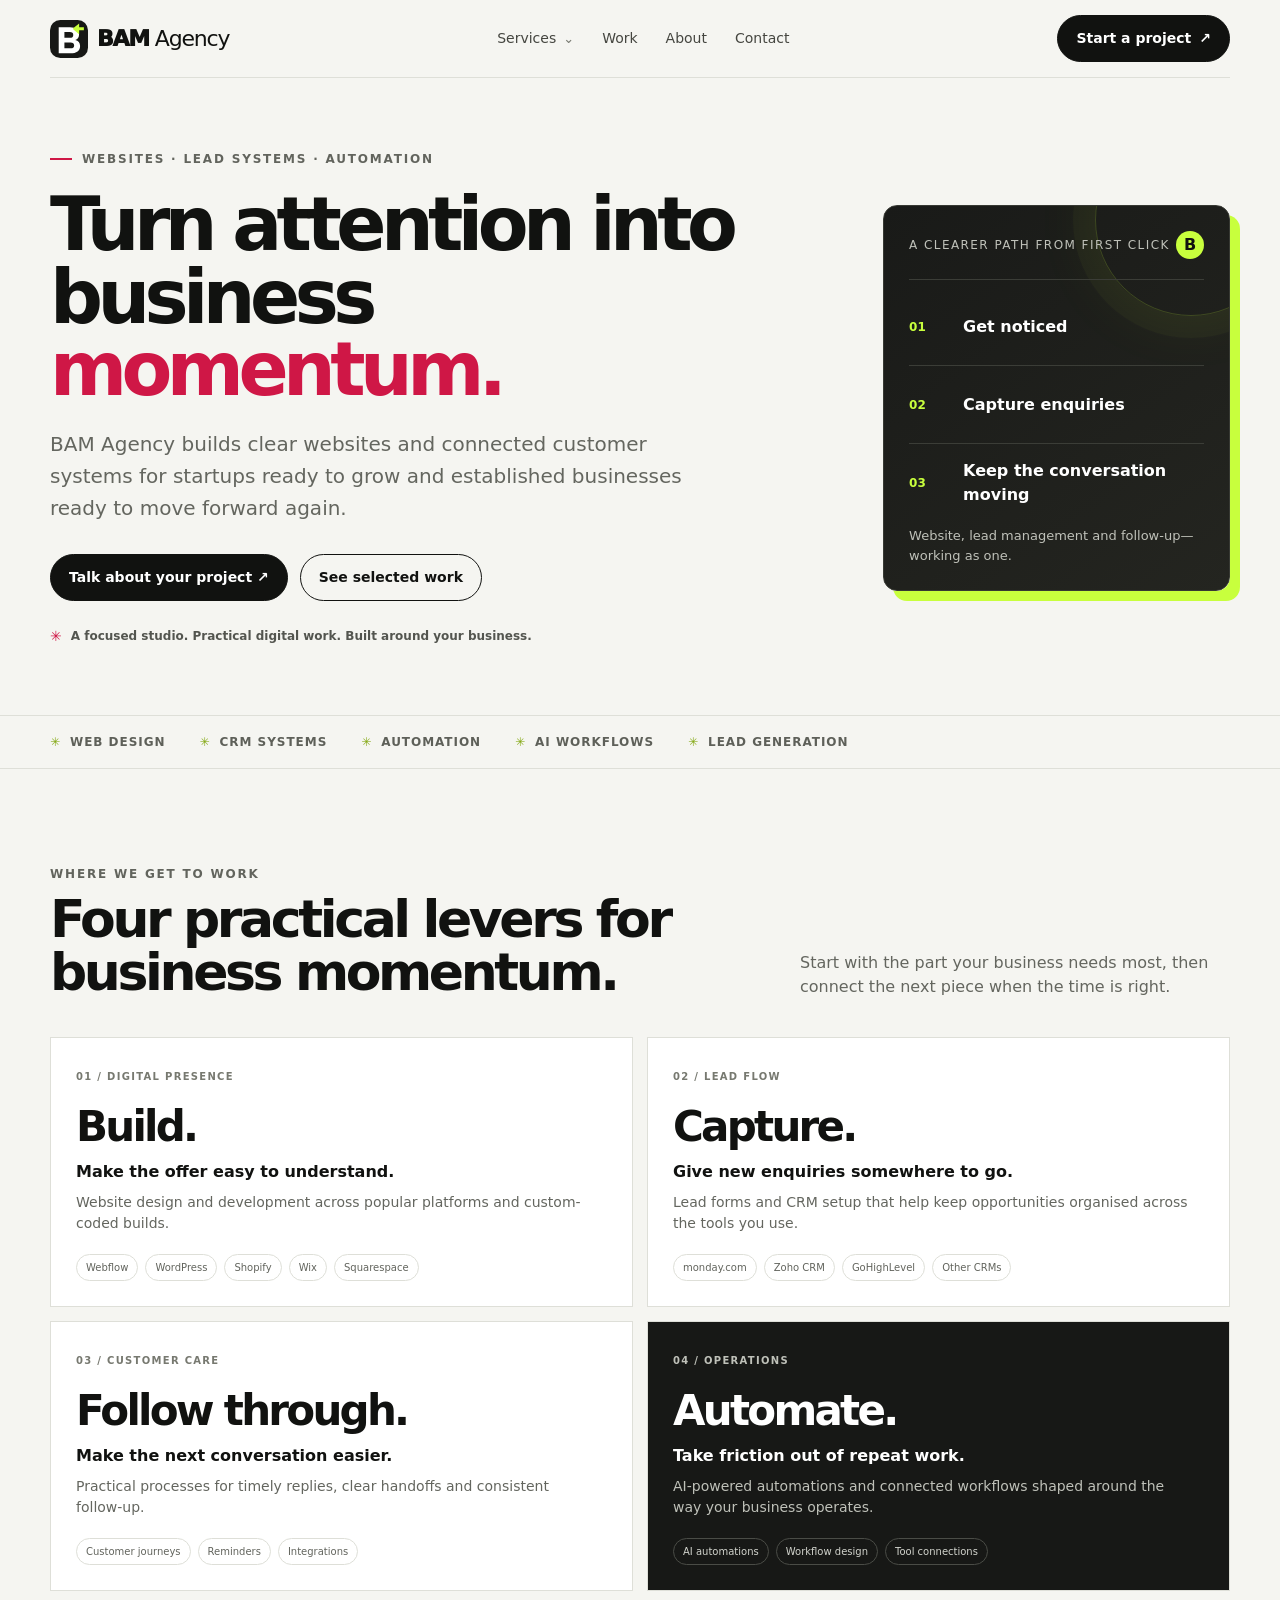
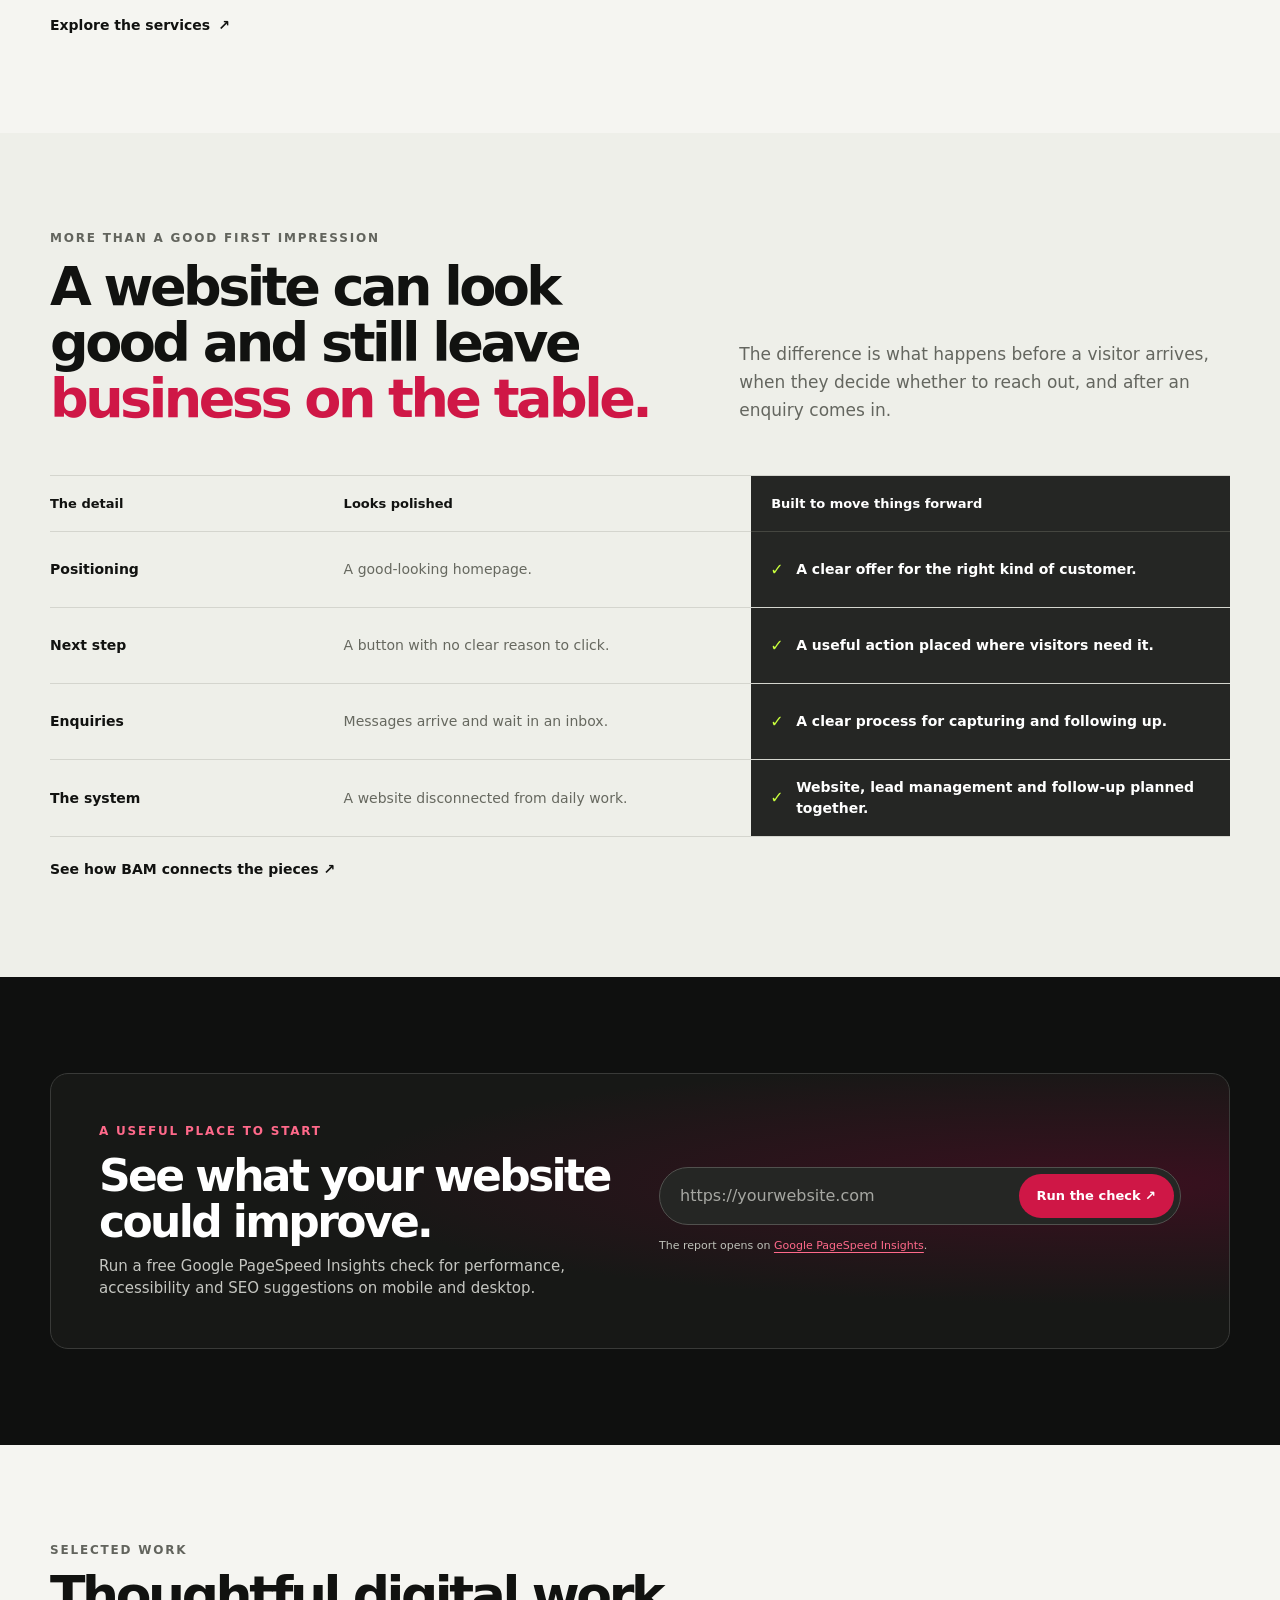
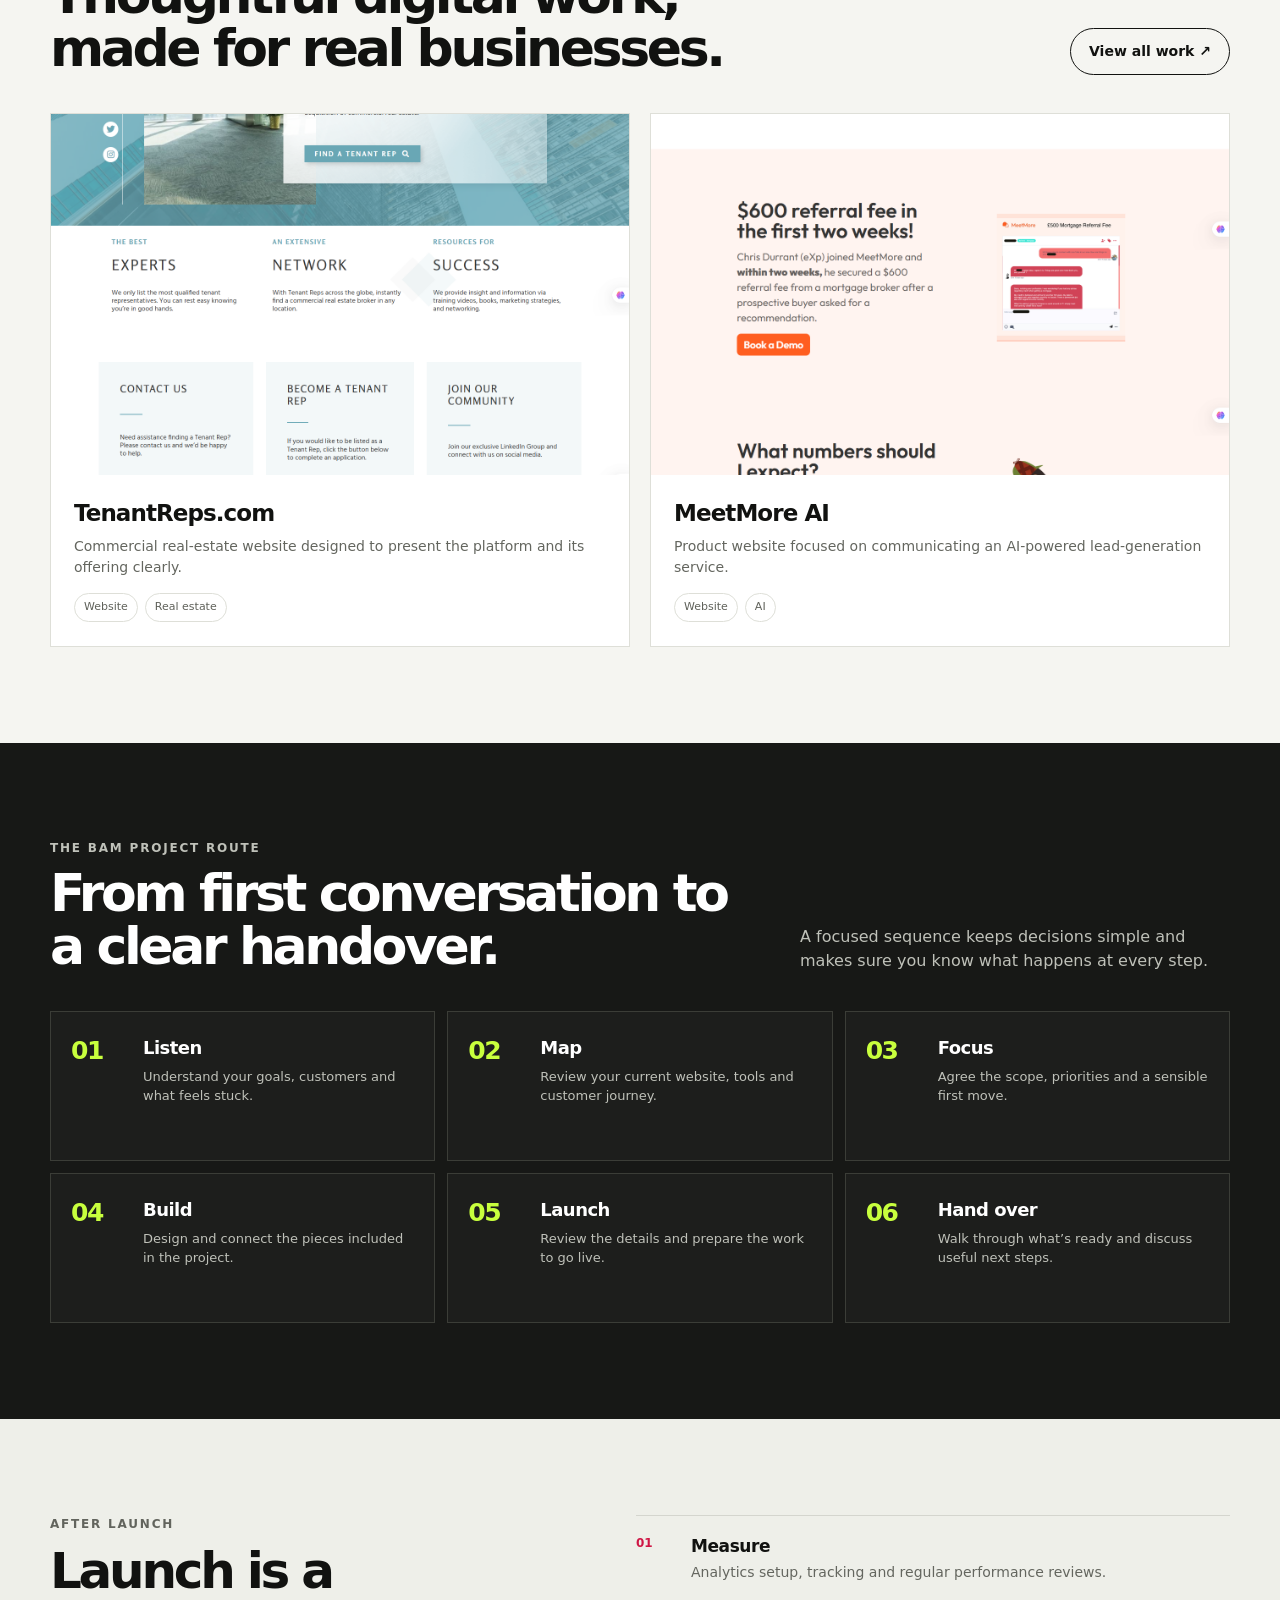
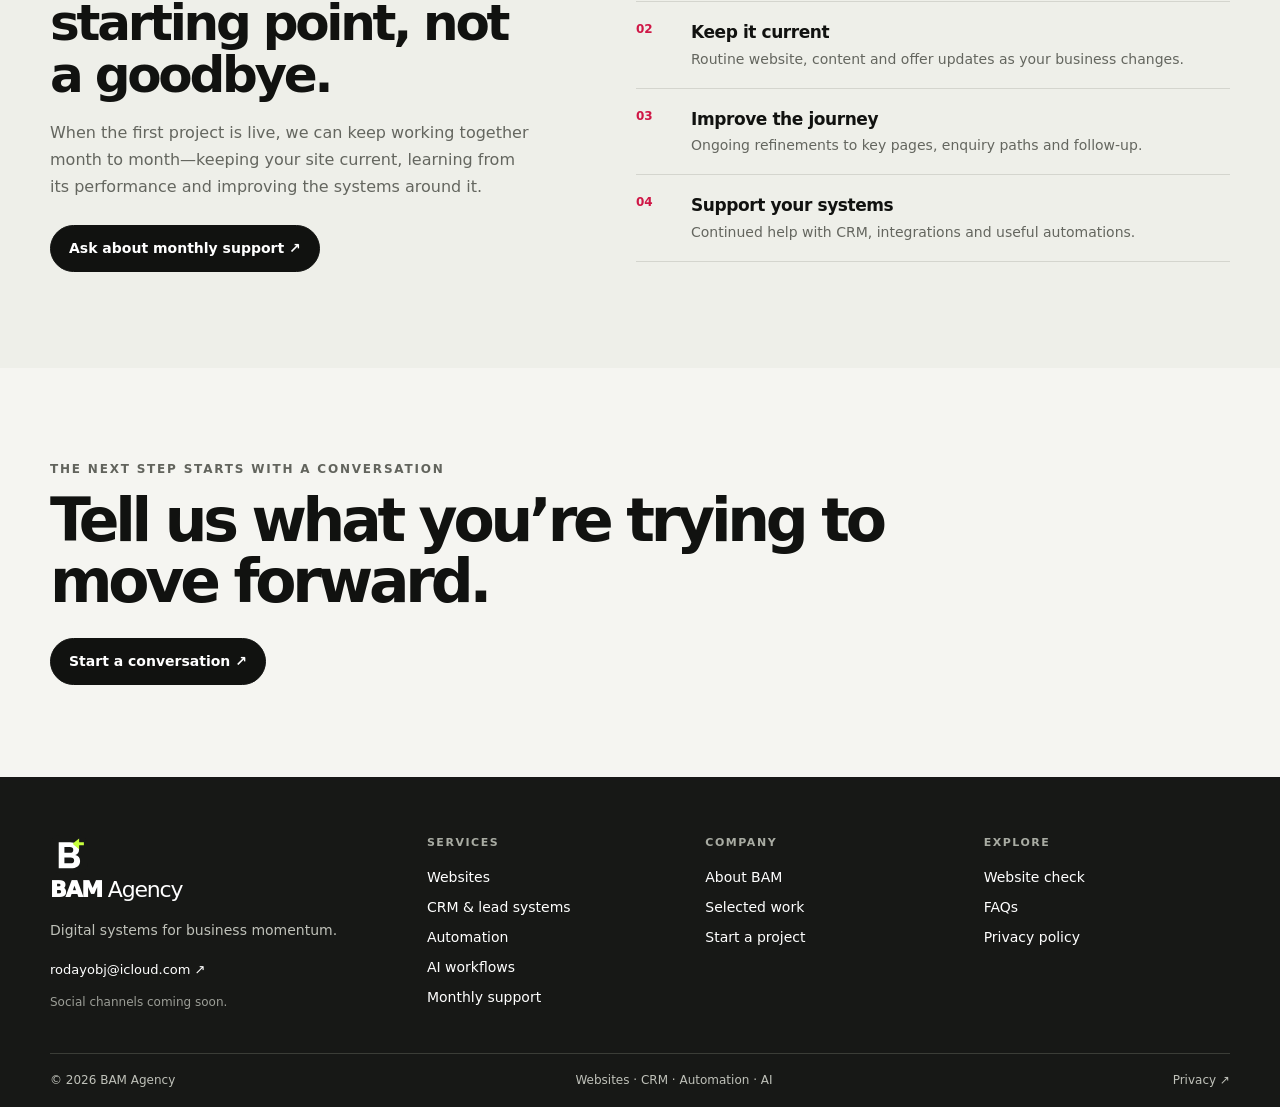
==== commit 9ca8290a: "Add files via upload" ====
--- a/New folder/mbjay-systems-site/index.html
+++ b/New folder/mbjay-systems-site/index.html
@@ -11,7 +11,20 @@
   <header class="container nav">
     <a class="logo" href="index.html"><img class="logo-mark" src="assets/bam-agency-mark.svg" alt=""><span class="logo-wordmark"><strong>BAM</strong> Agency</span></a>
     <nav class="navlinks" aria-label="Main navigation">
-      <a href="services.html">Services</a><a href="work.html">Work</a><a href="about.html">About</a><a href="contact.html">Contact</a>
+      <details class="nav-dropdown">
+        <summary>Services</summary>
+        <div class="mega-panel">
+          <div class="mega-top"><div><span class="eyebrow">BAM capabilities</span><p>Choose the part of your customer journey you want to strengthen.</p></div><a href="services.html">All services ↗</a></div>
+          <div class="mega-grid">
+            <a href="services.html#websites"><span>01</span><strong>Website design & development</strong><small>Webflow, WordPress, Shopify, Wix, Squarespace and custom builds.</small></a>
+            <a href="services.html#crm"><span>02</span><strong>CRM & leads</strong><small>monday.com, Zoho CRM, GoHighLevel and more.</small></a>
+            <a href="services.html#automation"><span>03</span><strong>Automation</strong><small>Connect tools and reduce repeat admin.</small></a>
+            <a href="services.html#ai-workflows"><span>04</span><strong>AI workflows</strong><small>Apply AI to a specific business process.</small></a>
+          </div>
+          <div class="mega-bottom"><span>Not sure where to start?</span><a href="contact.html">Tell us what’s getting in the way ↗</a></div>
+        </div>
+      </details>
+      <a href="work.html">Work</a><a href="about.html">About</a><a href="contact.html">Contact</a>
     </nav>
     <a class="nav-cta" href="contact.html">Start a project <span aria-hidden="true">↗</span></a>
     <details class="mobile-nav">
@@ -34,7 +47,7 @@
           <div class="hero-note">A focused studio. Practical digital work. Built around your business.</div>
         </div>
         <aside class="hero-board" aria-label="How BAM Agency connects the customer journey">
-          <div class="board-top"><span>A clearer path from first click</span><span class="board-mark" aria-hidden="true">M</span></div>
+          <div class="board-top"><span>A clearer path from first click</span><span class="board-mark" aria-hidden="true">B</span></div>
           <div class="journey">
             <div class="journey-step"><b>01</b><span>Get noticed</span></div>
             <div class="journey-step"><b>02</b><span>Capture enquiries</span></div>
@@ -53,10 +66,10 @@
         <p>Start with the part your business needs most, then connect the next piece when the time is right.</p>
       </div>
       <div class="pillars">
-        <article class="pillar"><span class="pillar-kicker">01 / DIGITAL PRESENCE</span><h3>Build.</h3><strong>Make the offer easy to understand.</strong><p>Websites and landing pages that build confidence and make the next step easy to find.</p><div class="pillar-tags"><span>Website design</span><span>Landing pages</span><span>Responsive build</span></div></article>
-        <article class="pillar"><span class="pillar-kicker">02 / LEAD FLOW</span><h3>Capture.</h3><strong>Give new enquiries somewhere to go.</strong><p>Lead forms and CRM setup that help keep opportunities organised.</p><div class="pillar-tags"><span>Lead capture</span><span>CRM setup</span><span>Pipeline design</span></div></article>
+        <article class="pillar"><span class="pillar-kicker">01 / DIGITAL PRESENCE</span><h3>Build.</h3><strong>Make the offer easy to understand.</strong><p>Website design and development across popular platforms and custom-coded builds.</p><div class="pillar-tags"><span>Webflow</span><span>WordPress</span><span>Shopify</span><span>Wix</span><span>Squarespace</span></div></article>
+        <article class="pillar"><span class="pillar-kicker">02 / LEAD FLOW</span><h3>Capture.</h3><strong>Give new enquiries somewhere to go.</strong><p>Lead forms and CRM setup that help keep opportunities organised across the tools you use.</p><div class="pillar-tags"><span>monday.com</span><span>Zoho CRM</span><span>GoHighLevel</span><span>Other CRMs</span></div></article>
         <article class="pillar"><span class="pillar-kicker">03 / CUSTOMER CARE</span><h3>Follow through.</h3><strong>Make the next conversation easier.</strong><p>Practical processes for timely replies, clear handoffs and consistent follow-up.</p><div class="pillar-tags"><span>Customer journeys</span><span>Reminders</span><span>Integrations</span></div></article>
-        <article class="pillar"><span class="pillar-kicker">04 / OPERATIONS</span><h3>Automate.</h3><strong>Take friction out of repeat work.</strong><p>Useful automation and AI workflows shaped around the way your business operates.</p><div class="pillar-tags"><span>Workflow automation</span><span>AI workflows</span><span>Tool connections</span></div></article>
+        <article class="pillar"><span class="pillar-kicker">04 / OPERATIONS</span><h3>Automate.</h3><strong>Take friction out of repeat work.</strong><p>AI-powered automations and connected workflows shaped around the way your business operates.</p><div class="pillar-tags"><span>AI automations</span><span>Workflow design</span><span>Tool connections</span></div></article>
       </div>
       <a class="text-link" href="services.html">Explore the services <span aria-hidden="true">↗</span></a>
     </section>
@@ -79,7 +92,7 @@
       </div>
     </section>
 
-    <section class="site-check">
+    <section class="site-check" id="site-check">
       <div class="container section">
         <div class="site-check-panel">
           <div class="site-check-copy"><div class="eyebrow">A useful place to start</div><h2>See what your website could improve.</h2><p>Run a free Google PageSpeed Insights check for performance, accessibility and SEO suggestions on mobile and desktop.</p></div>
@@ -120,6 +133,18 @@
       </div>
     </section>
 
+    <section class="ongoing-section" id="ongoing-support">
+      <div class="container section ongoing-layout">
+        <div class="ongoing-copy"><div class="eyebrow">After launch</div><h2>Launch is a starting point, not a goodbye.</h2><p>When the first project is live, we can keep working together month to month—keeping your site current, learning from its performance and improving the systems around it.</p><a class="btn primary" href="contact.html">Ask about monthly support ↗</a></div>
+        <div class="ongoing-list">
+          <article><span>01</span><div><h3>Measure</h3><p>Analytics setup, tracking and regular performance reviews.</p></div></article>
+          <article><span>02</span><div><h3>Keep it current</h3><p>Routine website, content and offer updates as your business changes.</p></div></article>
+          <article><span>03</span><div><h3>Improve the journey</h3><p>Ongoing refinements to key pages, enquiry paths and follow-up.</p></div></article>
+          <article><span>04</span><div><h3>Support your systems</h3><p>Continued help with CRM, integrations and useful automations.</p></div></article>
+        </div>
+      </div>
+    </section>
+
     <section class="container cta">
       <div class="eyebrow">The next step starts with a conversation</div>
       <h2>Tell us what you’re trying to move forward.</h2>
@@ -130,11 +155,12 @@
   <footer class="site-footer">
     <div class="container">
       <div class="footer-main">
-        <div class="footer-brand"><a class="logo" href="index.html"><img class="logo-mark" src="assets/bam-agency-mark.svg" alt=""><span class="logo-wordmark"><strong>BAM</strong> Agency</span></a><p>Digital systems for business momentum.</p></div>
-        <nav class="footer-group" aria-label="Explore"><h2>Explore</h2><a href="services.html">Services</a><a href="work.html">Work</a><a href="about.html">About</a><a href="contact.html">Contact</a></nav>
-        <div class="footer-group"><h2>Connect</h2><a href="mailto:rodayobj@icloud.com">rodayobj@icloud.com ↗</a><div class="social-note"><span>Socials</span><p>Our channels are coming soon.</p></div></div>
+        <div class="footer-brand"><a class="logo" href="index.html"><img class="logo-mark" src="assets/bam-agency-mark.svg" alt=""><span class="logo-wordmark"><strong>BAM</strong> Agency</span></a><p>Digital systems for business momentum.</p><a class="footer-email" href="mailto:rodayobj@icloud.com">rodayobj@icloud.com ↗</a><p class="social-note">Social channels coming soon.</p></div>
+        <nav class="footer-group" aria-label="Services"><h2>Services</h2><a href="services.html#websites">Websites</a><a href="services.html#crm">CRM & lead systems</a><a href="services.html#automation">Automation</a><a href="services.html#ai-workflows">AI workflows</a><a href="index.html#ongoing-support">Monthly support</a></nav>
+        <nav class="footer-group" aria-label="Company"><h2>Company</h2><a href="about.html">About BAM</a><a href="work.html">Selected work</a><a href="contact.html">Start a project</a></nav>
+        <nav class="footer-group" aria-label="Explore"><h2>Explore</h2><a href="index.html#site-check">Website check</a><a href="about.html#faqs">FAQs</a><a href="privacy.html">Privacy policy</a></nav>
       </div>
-      <div class="footer-bottom"><span>© 2026 BAM Agency</span><span>Websites · CRM · Automation · AI</span><a href="privacy.html">Privacy policy ↗</a></div>
+      <div class="footer-bottom"><span>© 2026 BAM Agency</span><span>Websites · CRM · Automation · AI</span><a href="privacy.html">Privacy ↗</a></div>
     </div>
   </footer>
 </body>
--- a/New folder/mbjay-systems-site/styles.css
+++ b/New folder/mbjay-systems-site/styles.css
@@ -39,6 +39,25 @@
 .navlinks { display: flex; align-items: center; gap: 28px; color: #454640; font-size: 14px; }
 .navlinks a { transition: color .18s ease; }
 .navlinks a:hover { color: #cf1746; text-decoration: underline; text-underline-offset: 4px; }
+.nav-dropdown { position: relative; }
+.nav-dropdown summary { display: flex; align-items: center; gap: 7px; cursor: pointer; list-style: none; transition: color .18s ease; }
+.nav-dropdown summary::-webkit-details-marker { display: none; }
+.nav-dropdown summary::after { content: "⌄"; color: #777970; font-size: 13px; transition: transform .18s ease; }
+.nav-dropdown[open] summary, .nav-dropdown summary:hover { color: #cf1746; }
+.nav-dropdown[open] summary::after { transform: rotate(180deg); }
+.mega-panel { position: absolute; top: calc(100% + 23px); left: 50%; z-index: 20; display: none; width: min(690px, calc(100vw - 40px)); padding: 22px; transform: translateX(-38%); border: 1px solid var(--line); border-radius: 12px; background: var(--surface); color: var(--ink); box-shadow: 0 20px 60px #1112; }
+.nav-dropdown[open] .mega-panel { display: block; }
+.mega-top { display: flex; align-items: center; justify-content: space-between; gap: 18px; padding-bottom: 15px; border-bottom: 1px solid var(--line); }
+.mega-top .eyebrow { font-size: 10px; }
+.mega-top p { margin: 4px 0 0; color: var(--muted); font-size: 13px; }
+.mega-top > a, .mega-bottom > a { color: #cf1746; font-size: 12px; font-weight: 800; white-space: nowrap; }
+.mega-grid { display: grid; grid-template-columns: 1fr 1fr; gap: 7px; padding: 14px 0; }
+.mega-grid > a { display: grid; grid-template-columns: 28px 1fr; gap: 2px 10px; padding: 12px; border: 1px solid transparent; border-radius: 8px; transition: background-color .18s ease, border-color .18s ease, transform .18s ease; }
+.mega-grid > a:hover { transform: translateY(-2px); border-color: #f0c4cf; background: #fff5f7; text-decoration: none; }
+.mega-grid > a > span { grid-row: span 2; color: #cf1746; font-size: 11px; font-weight: 850; }
+.mega-grid strong { font-size: 14px; }
+.mega-grid small { color: var(--muted); font-size: 11px; line-height: 1.5; }
+.mega-bottom { display: flex; justify-content: space-between; gap: 16px; padding-top: 13px; border-top: 1px solid var(--line); color: var(--muted); font-size: 12px; }
 .nav-cta, .btn {
   min-height: 46px;
   display: inline-flex;
@@ -59,21 +78,26 @@
 .btn.secondary:hover { border-color: #cf1746; background: #cf1746; color: #fff; }
 .mobile-nav { display: none; }
 
-.hero { padding: 80px 0 76px; }
+.hero { padding: 72px 0 68px; }
 .hero-layout { display: grid; grid-template-columns: minmax(0, 1.5fr) minmax(280px, .7fr); gap: clamp(32px, 7vw, 100px); align-items: center; }
 .eyebrow { color: #62645d; text-transform: uppercase; letter-spacing: .15em; font-size: 12px; font-weight: 850; }
+.hero-copy > .eyebrow { display: flex; align-items: center; gap: 10px; }
+.hero-copy > .eyebrow::before { content: ""; width: 22px; height: 2px; flex: 0 0 auto; background: #cf1746; }
 .hero h1, .page-hero h1 {
   max-width: 850px;
   margin: 20px 0 22px;
-  font-size: clamp(58px, 7.3vw, 96px);
-  line-height: .94;
+  font-size: clamp(48px, 5.8vw, 74px);
+  line-height: .98;
   letter-spacing: -.075em;
 }
-.hero h1 em { font-style: normal; text-decoration: underline; text-decoration-thickness: 5px; text-underline-offset: 9px; }
+.page-hero h1 { max-width: 900px; font-size: clamp(42px, 4.8vw, 62px); line-height: 1.02; }
+.hero h1 em { color: #cf1746; font-style: normal; text-decoration: none; }
 .hero-copy > p, .page-hero > p { max-width: 650px; color: var(--muted); font-size: clamp(17px, 1.8vw, 20px); line-height: 1.6; }
-.hero-note { margin-top: 25px; color: #53554f; font-size: 13px; font-weight: 650; }
+.hero-note { display: flex; align-items: center; gap: 9px; margin-top: 25px; color: #53554f; font-size: 12px; font-weight: 650; }
+.hero-note::before { content: "✳"; color: #cf1746; font-size: 14px; }
 .actions { display: flex; flex-wrap: wrap; gap: 12px; margin-top: 30px; }
-.hero-board { padding: 25px; border-radius: 10px; background: var(--dark); color: #fff; box-shadow: 12px 12px 0 var(--accent); }
+.hero-board { position: relative; isolation: isolate; overflow: hidden; padding: 25px; border: 1px solid #373933; border-radius: 14px; background: linear-gradient(145deg, #191a18 0%, #242520 100%); color: #fff; box-shadow: 10px 10px 0 var(--accent); }
+.hero-board::before { content: ""; position: absolute; z-index: -1; top: -82px; right: -58px; width: 190px; height: 190px; border: 1px solid #c8ff3d30; border-radius: 50%; box-shadow: 0 0 0 22px #c8ff3d08, 0 0 70px #c8ff3d13; }
 .board-top { display: flex; align-items: center; justify-content: space-between; padding-bottom: 20px; border-bottom: 1px solid #3b3d37; }
 .board-top span:first-child { color: #bfc1b9; font-size: 12px; text-transform: uppercase; letter-spacing: .12em; }
 .board-mark { width: 28px; height: 28px; display: grid; place-items: center; border-radius: 50%; background: var(--accent); color: var(--ink); font-weight: 900; }
@@ -89,13 +113,13 @@
 .ticker span::before { content: "✳"; margin-right: 9px; color: #85a916; }
 .section { padding: 96px 0; }
 .section-head { display: flex; align-items: end; justify-content: space-between; gap: 32px; margin-bottom: 38px; }
-.section h2, .section-head h2 { max-width: 730px; margin: 10px 0 0; font-size: clamp(40px, 5.4vw, 66px); line-height: .98; letter-spacing: -.065em; }
+.section h2, .section-head h2 { max-width: 730px; margin: 10px 0 0; font-size: clamp(34px, 4.2vw, 52px); line-height: 1.02; letter-spacing: -.065em; }
 .section-head > p { max-width: 430px; margin: 0; color: var(--muted); font-size: 16px; }
 .grid3 { display: grid; grid-template-columns: repeat(3, 1fr); gap: 14px; }
 .card { min-height: 235px; padding: 25px; background: var(--surface); border: 1px solid var(--line); transition: transform .2s ease, border-color .2s ease, box-shadow .2s ease; }
 .card:hover { transform: translateY(-4px); border-color: #cf1746; box-shadow: 0 12px 28px #11111110; }
 .num { color: #81837b; font-size: 12px; font-weight: 700; }
-.card h3 { margin: 48px 0 9px; font-size: 24px; letter-spacing: -.045em; }
+.card h3 { margin: 48px 0 9px; font-size: 22px; letter-spacing: -.045em; }
 .card p { margin: 0; color: var(--muted); font-size: 15px; }
 .text-link { display: inline-flex; gap: 8px; align-items: center; margin-top: 24px; font-size: 14px; font-weight: 800; text-underline-offset: 4px; transition: color .18s ease; }
 .text-link:hover { color: #cf1746; text-decoration: underline; }
@@ -123,7 +147,7 @@
 .pillar:hover { transform: translateY(-4px); border-color: #cf1746; }
 .pillar:nth-child(4) { background: var(--dark); color: #fff; }
 .pillar-kicker { color: #777970; font-size: 10px; font-weight: 850; letter-spacing: .13em; }
-.pillar h3 { margin: 19px 0 12px; font-size: clamp(32px, 4vw, 48px); line-height: 1; letter-spacing: -.065em; }
+.pillar h3 { margin: 19px 0 12px; font-size: clamp(30px, 3.5vw, 42px); line-height: 1; letter-spacing: -.065em; }
 .pillar h3 span { color: #cf1746; }
 .pillar > strong { display: block; font-size: 16px; }
 .pillar > p { max-width: 520px; margin: 8px 0 20px; color: var(--muted); font-size: 14px; }
@@ -141,7 +165,7 @@
 .site-check { background: #0f100f; color: #fff; }
 .site-check-panel { display: grid; grid-template-columns: 1fr 1fr; gap: 38px; align-items: center; padding: clamp(24px, 5vw, 48px); border: 1px solid #393a38; border-radius: 18px; background: radial-gradient(ellipse at 90% 40%, #3a101f 0%, #171816 52%); }
 .site-check .eyebrow { color: #ff698a; }
-.site-check h2 { max-width: 600px; margin: 13px 0 10px; font-size: clamp(34px, 4.5vw, 54px); line-height: .98; letter-spacing: -.06em; }
+.site-check h2 { max-width: 600px; margin: 13px 0 10px; font-size: clamp(30px, 3.8vw, 44px); line-height: 1.04; letter-spacing: -.06em; }
 .site-check-copy p { max-width: 520px; margin: 0; color: #c5c6c1; font-size: 15px; }
 .site-check-form { display: flex; gap: 8px; padding: 6px; border: 1px solid #51514e; border-radius: 999px; background: #252624; }
 .site-check-form input { flex: 1; min-width: 0; padding: 10px 14px; border: 0; outline: 0; background: transparent; color: #fff; font: inherit; }
@@ -153,7 +177,7 @@
 .site-check-note a { color: #ff698a; text-decoration: underline; text-underline-offset: 3px; }
 
 .cta { padding: 92px 0; }
-.cta h2 { max-width: 900px; margin: 12px 0 26px; font-size: clamp(44px, 6vw, 76px); line-height: .96; letter-spacing: -.07em; }
+.cta h2 { max-width: 900px; margin: 12px 0 26px; font-size: clamp(38px, 4.8vw, 60px); line-height: 1.02; letter-spacing: -.07em; }
 .page-hero { padding: 76px 0 60px; }
 .page-hero h1 { max-width: 950px; }
 .page-hero > p { max-width: 700px; }
@@ -166,17 +190,34 @@
 .service-row:last-child { border-bottom: 1px solid var(--line); }
 .service-row { transition: padding .2s ease, border-color .2s ease; }
 .service-row:hover { padding-left: 10px; border-color: #cf1746; }
-.service-row h3 { margin: 0; font-size: 27px; line-height: 1.15; letter-spacing: -.045em; }
+.service-row h3 { margin: 0; font-size: 24px; line-height: 1.2; letter-spacing: -.045em; }
 .service-row p { margin: 0; color: var(--muted); }
 .contact-grid { display: grid; grid-template-columns: 1.2fr .8fr; gap: 16px; }
 .contact-box { padding: 30px; background: var(--surface); border: 1px solid var(--line); }
-.contact-box h2 { margin: 30px 0 10px; font-size: 34px; line-height: 1; letter-spacing: -.055em; }
+.contact-box h2 { margin: 30px 0 10px; font-size: 30px; line-height: 1.04; letter-spacing: -.055em; }
 .contact-box p { color: var(--muted); }
+.proposal-form { margin-top: 22px; }
+.proposal-fields { display: grid; grid-template-columns: 1fr 1fr; gap: 16px 13px; }
+.proposal-fields label { display: grid; gap: 6px; color: #55574f; font-size: 11px; font-weight: 800; letter-spacing: .045em; }
+.proposal-fields input, .proposal-fields select, .proposal-fields textarea { width: 100%; min-height: 45px; padding: 11px 12px; border: 1px solid var(--line); border-radius: 7px; background: #f8f8f5; color: var(--ink); font: inherit; font-size: 14px; letter-spacing: 0; }
+.proposal-fields textarea { min-height: 112px; resize: vertical; }
+.proposal-fields input:focus, .proposal-fields select:focus, .proposal-fields textarea:focus { outline: 2px solid #cf1746; outline-offset: 1px; border-color: #cf1746; }
+.field-wide { grid-column: 1 / -1; }
+.proposal-submit { width: 100%; margin-top: 18px; cursor: pointer; }
+.form-note { margin: 11px 0 0; font-size: 11px; line-height: 1.6; }
+.form-note a { text-decoration: underline; text-underline-offset: 3px; }
+.contact-next { margin-top: 22px; border-top: 1px solid var(--line); }
+.contact-next > div { display: grid; grid-template-columns: 34px 1fr; gap: 12px; padding: 17px 0; border-bottom: 1px solid var(--line); }
+.contact-next span { color: #cf1746; font-size: 12px; font-weight: 850; }
+.contact-next p { margin: 0; font-size: 13px; line-height: 1.6; }
+.contact-next strong { color: var(--ink); }
 .contact-link { display: inline-block; margin-top: 16px; font-weight: 800; text-decoration: underline; text-underline-offset: 4px; overflow-wrap: anywhere; }
 .site-footer { padding: 58px 0 18px; background: var(--dark); color: #fff; }
-.footer-main { display: grid; grid-template-columns: 1.35fr 1fr 1fr; gap: 40px; padding-bottom: 42px; }
+.footer-main { display: grid; grid-template-columns: 1.4fr repeat(3, 1fr); gap: 32px; padding-bottom: 42px; }
 .footer-brand .logo { display: inline-block; }
 .footer-brand p, .footer-group p { color: #bfc1b9; font-size: 14px; }
+.footer-email { display: inline-block; margin-top: 5px; font-size: 13px; }
+.footer-brand .social-note { margin: 12px 0 0; color: #9c9e97; font-size: 12px; }
 .footer-group { display: flex; flex-direction: column; align-items: flex-start; gap: 9px; font-size: 14px; }
 .footer-group h2 { margin: 0 0 7px; color: #a9aca3; font-size: 11px; letter-spacing: .14em; text-transform: uppercase; }
 .footer-group a:hover, .footer-bottom a:hover { color: var(--accent); text-decoration: underline; text-underline-offset: 4px; }
@@ -198,10 +239,21 @@
 .faq-item summary::after { content: "+"; position: absolute; right: 3px; top: 50%; transform: translateY(-50%); font-size: 26px; font-weight: 400; }
 .faq-item[open] summary::after { content: "−"; }
 .faq-item p { max-width: 760px; margin: -2px 40px 22px 0; color: var(--muted); }
+.ongoing-section { background: #eeefe9; }
+.ongoing-layout { display: grid; grid-template-columns: .9fr 1.1fr; gap: clamp(38px, 8vw, 100px); align-items: start; }
+.ongoing-copy h2 { max-width: 540px; margin: 12px 0 18px; font-size: clamp(36px, 4.2vw, 50px); line-height: 1.04; letter-spacing: -.065em; }
+.ongoing-copy > p { max-width: 500px; margin: 0; color: var(--muted); font-size: 16px; line-height: 1.7; }
+.ongoing-copy .btn { margin-top: 24px; }
+.ongoing-list { border-top: 1px solid #d4d5ce; }
+.ongoing-list article { display: grid; grid-template-columns: 40px 1fr; gap: 15px; padding: 18px 0; border-bottom: 1px solid #d4d5ce; transition: padding .18s ease, border-color .18s ease; }
+.ongoing-list article:hover { padding-left: 8px; border-color: #cf1746; }
+.ongoing-list article > span { color: #cf1746; font-size: 12px; font-weight: 850; }
+.ongoing-list h3 { margin: 0 0 3px; font-size: 17px; letter-spacing: -.025em; }
+.ongoing-list p { margin: 0; color: var(--muted); font-size: 14px; }
 .difference-section { background: #eeefe9; }
 .difference-intro { display: grid; grid-template-columns: 1.1fr .9fr; column-gap: clamp(28px, 7vw, 100px); align-items: end; margin-bottom: 48px; }
 .difference-intro .eyebrow { grid-column: 1 / -1; }
-.difference-intro h2 { max-width: 680px; margin: 12px 0 0; font-size: clamp(42px, 5.5vw, 68px); line-height: .98; letter-spacing: -.065em; }
+.difference-intro h2 { max-width: 680px; margin: 12px 0 0; font-size: clamp(36px, 4.4vw, 54px); line-height: 1.04; letter-spacing: -.065em; }
 .difference-intro h2 em { color: #cf1746; font-style: normal; }
 .difference-intro > p { max-width: 470px; margin: 0 0 3px; color: var(--muted); font-size: 17px; line-height: 1.65; }
 .comparison { border-top: 1px solid #d4d5ce; }
@@ -230,10 +282,10 @@
   .mobile-menu-panel { position: absolute; top: calc(100% + 12px); right: 0; z-index: 10; display: grid; width: min(290px, calc(100vw - 36px)); gap: 0; padding: 10px; border: 1px solid var(--line); background: var(--surface); box-shadow: 0 14px 38px #1112; }
   .mobile-menu-panel a:not(.btn) { padding: 13px 12px; border-bottom: 1px solid var(--line); font-weight: 650; }
   .mobile-menu-panel .btn { margin: 10px 0 0; }
-  .hero { padding: 55px 0 58px; }
+  .hero { padding: 52px 0 54px; }
   .hero-layout { grid-template-columns: 1fr; gap: 34px; }
   .hero-board { max-width: 520px; }
-  .hero h1 { max-width: 720px; font-size: clamp(56px, 11vw, 82px); }
+  .hero h1 { max-width: 720px; font-size: clamp(44px, 8vw, 62px); }
   .section { padding: 72px 0; }
   .section-head { display: block; }
   .section-head > p { margin-top: 18px; }
@@ -252,15 +304,26 @@
   .footer-brand { grid-column: 1 / -1; }
   .difference-intro { grid-template-columns: 1fr; gap: 18px; margin-bottom: 30px; }
   .difference-intro > p { max-width: 650px; }
+  .ongoing-layout { grid-template-columns: 1fr; gap: 34px; }
+  .section h2, .section-head h2 { font-size: clamp(32px, 5.6vw, 44px); }
+  .difference-intro h2, .ongoing-copy h2 { font-size: clamp(32px, 5.6vw, 44px); }
+  .comparison-row { grid-template-columns: minmax(0, 1fr) minmax(0, 1fr); }
+  .comparison-row > * { min-width: 0; overflow-wrap: anywhere; }
+  .comparison-row > :first-child { grid-column: 1 / -1; min-height: auto; padding: 14px 0 7px; border-bottom: 0; }
+  .comparison-head > :first-child { display: none; }
+  .comparison-head > :nth-child(2), .comparison-head > :nth-child(3) { min-height: 54px; padding: 10px; font-size: 12px; }
+  .comparison-row:not(.comparison-head) > :nth-child(2), .comparison-row:not(.comparison-head) > :nth-child(3) { min-height: 78px; padding: 13px 10px; font-size: 12px; }
+  .comparison-row:not(.comparison-head) > :nth-child(3) { padding-left: 29px; }
+  .comparison-strong::before { left: 9px; }
 }
 
 @media (max-width: 520px) {
   .container { width: min(calc(100% - 28px), var(--max)); }
   .nav { min-height: 68px; }
   .logo { font-size: 22px; }
-  .hero { padding: 45px 0 48px; }
-  .hero h1, .page-hero h1 { font-size: clamp(48px, 13vw, 64px); }
-  .hero h1 em { text-decoration-thickness: 3px; text-underline-offset: 6px; }
+  .hero { padding: 43px 0 46px; }
+  .hero h1 { font-size: clamp(38px, 9.4vw, 46px); line-height: 1.03; }
+  .page-hero h1 { font-size: clamp(34px, 8.2vw, 42px); line-height: 1.06; }
   .hero-board { padding: 19px; box-shadow: 7px 7px 0 var(--accent); }
   .journey-step { min-height: 65px; }
   .ticker .container { gap: 8px 15px; }
@@ -279,17 +342,18 @@
   .service-row h3 { font-size: 22px; }
   .contact-box { padding: 22px; }
   .contact-box h2 { margin-top: 23px; font-size: 30px; }
+  .proposal-fields { grid-template-columns: 1fr; gap: 13px; }
+  .field-wide { grid-column: auto; }
   .cta { padding: 66px 0; }
   .site-footer { padding-top: 42px; }
   .footer-main { grid-template-columns: 1fr 1fr; gap: 26px 18px; padding-bottom: 30px; }
   .footer-bottom { align-items: flex-start; flex-direction: column; gap: 7px; }
-  .comparison-row { grid-template-columns: 1fr 1fr; }
-  .comparison-row > :first-child { grid-column: 1 / -1; min-height: auto; padding: 14px 0 7px; border-bottom: 0; }
-  .comparison-head > :first-child { display: none; }
-  .comparison-head > :nth-child(2), .comparison-head > :nth-child(3) { min-height: 54px; padding: 10px; font-size: 12px; }
-  .comparison-row:not(.comparison-head) > :nth-child(2), .comparison-row:not(.comparison-head) > :nth-child(3) { min-height: 78px; padding: 13px 10px; font-size: 12px; }
-  .comparison-row:not(.comparison-head) > :nth-child(3) { padding-left: 29px; }
-  .comparison-strong::before { left: 9px; }
+  .section h2, .section-head h2, .site-check h2, .cta h2,
+  .difference-intro h2, .ongoing-copy h2 { font-size: clamp(29px, 7.4vw, 36px); line-height: 1.07; }
+  .section-head h2 { overflow-wrap: anywhere; }
+  .actions .btn { min-height: 48px; padding-inline: 16px; }
+  .pillar-tags { gap: 6px; }
+  .pillar-tags span { font-size: 9px; }
 }
 
 @media (prefers-reduced-motion: reduce) {
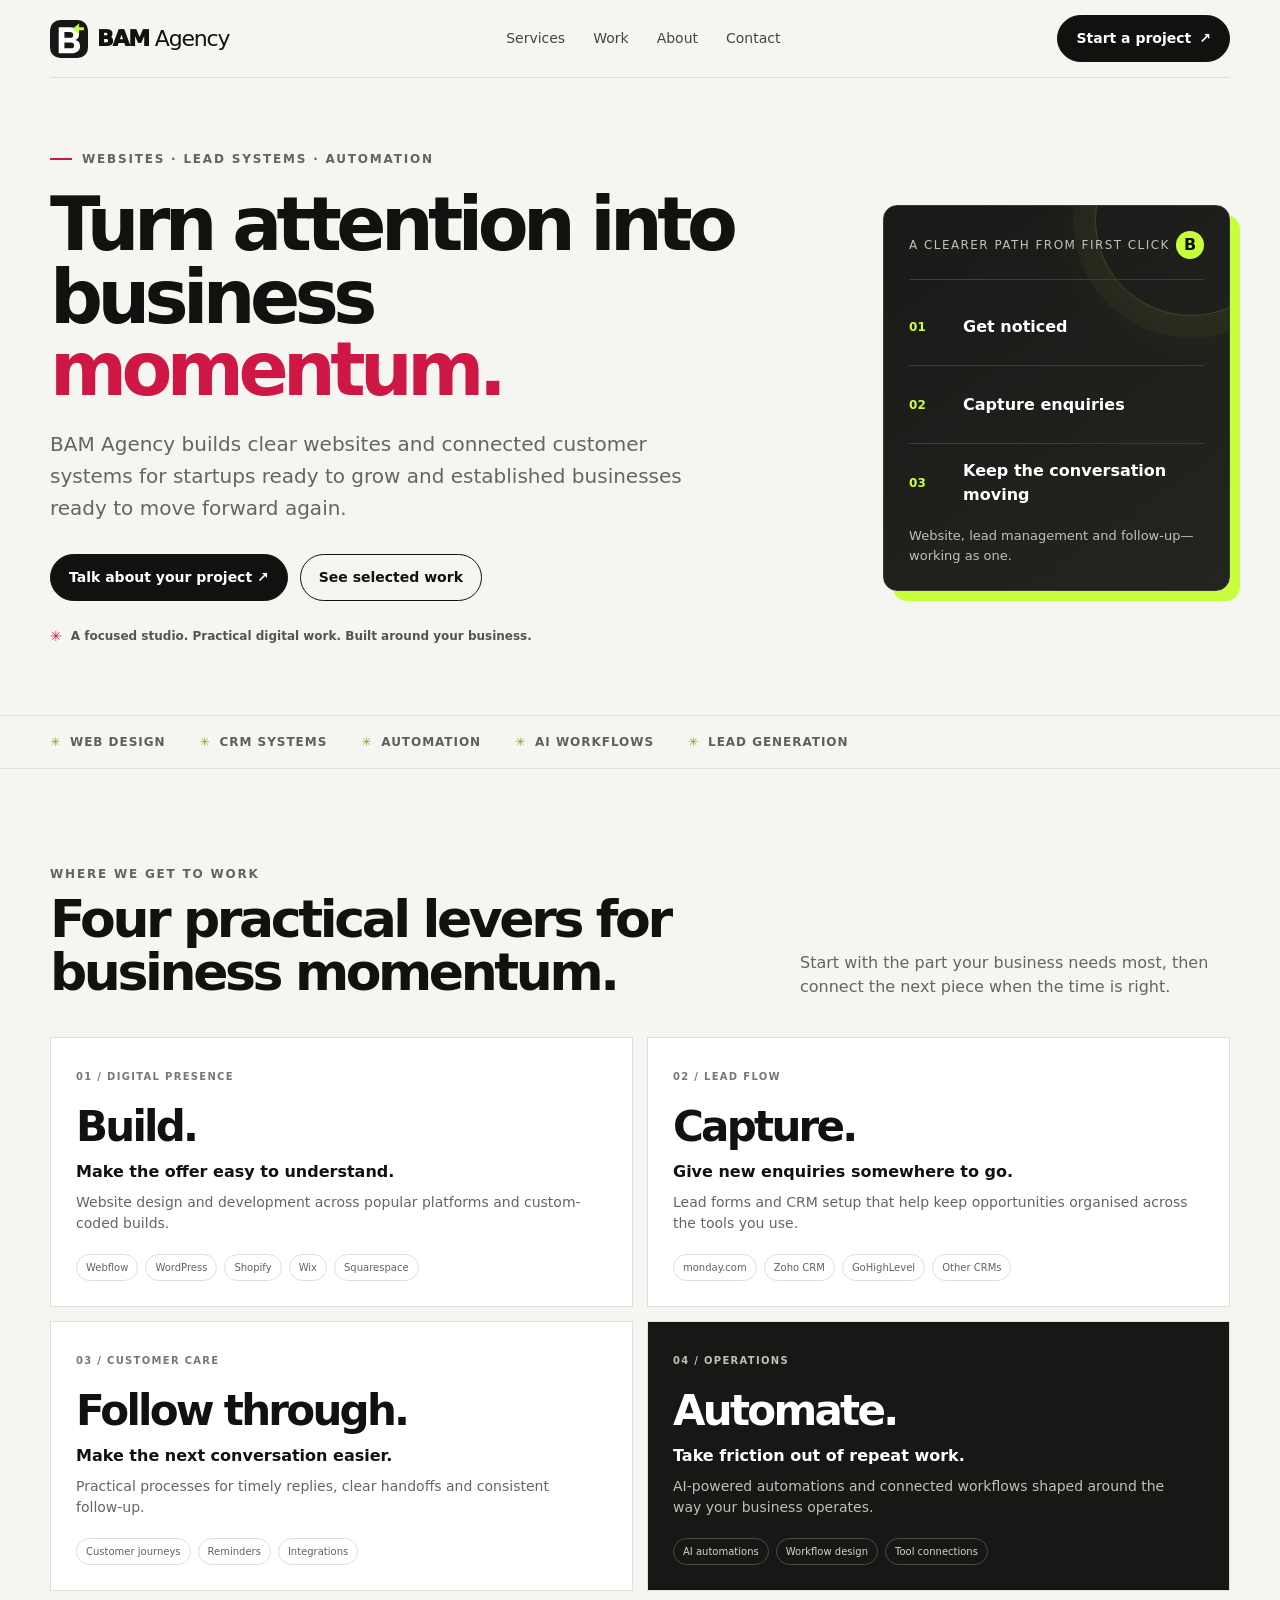
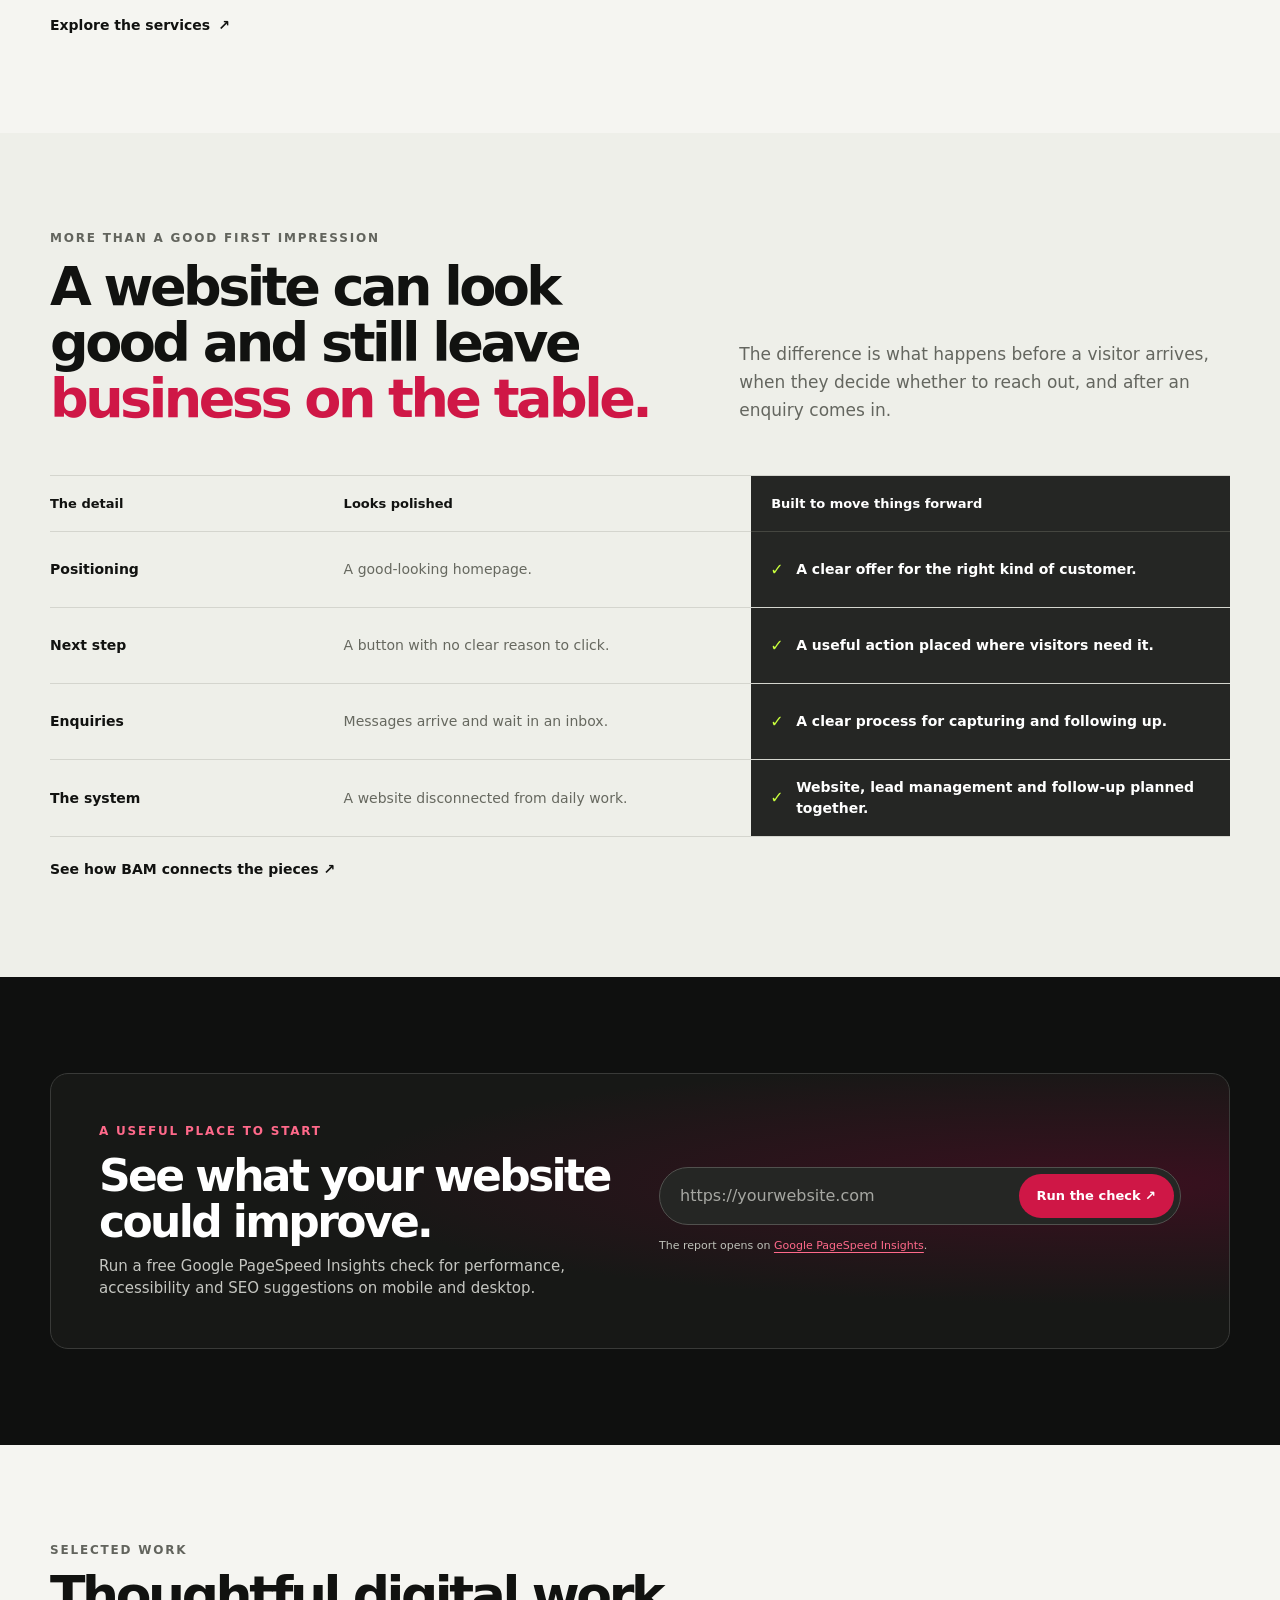
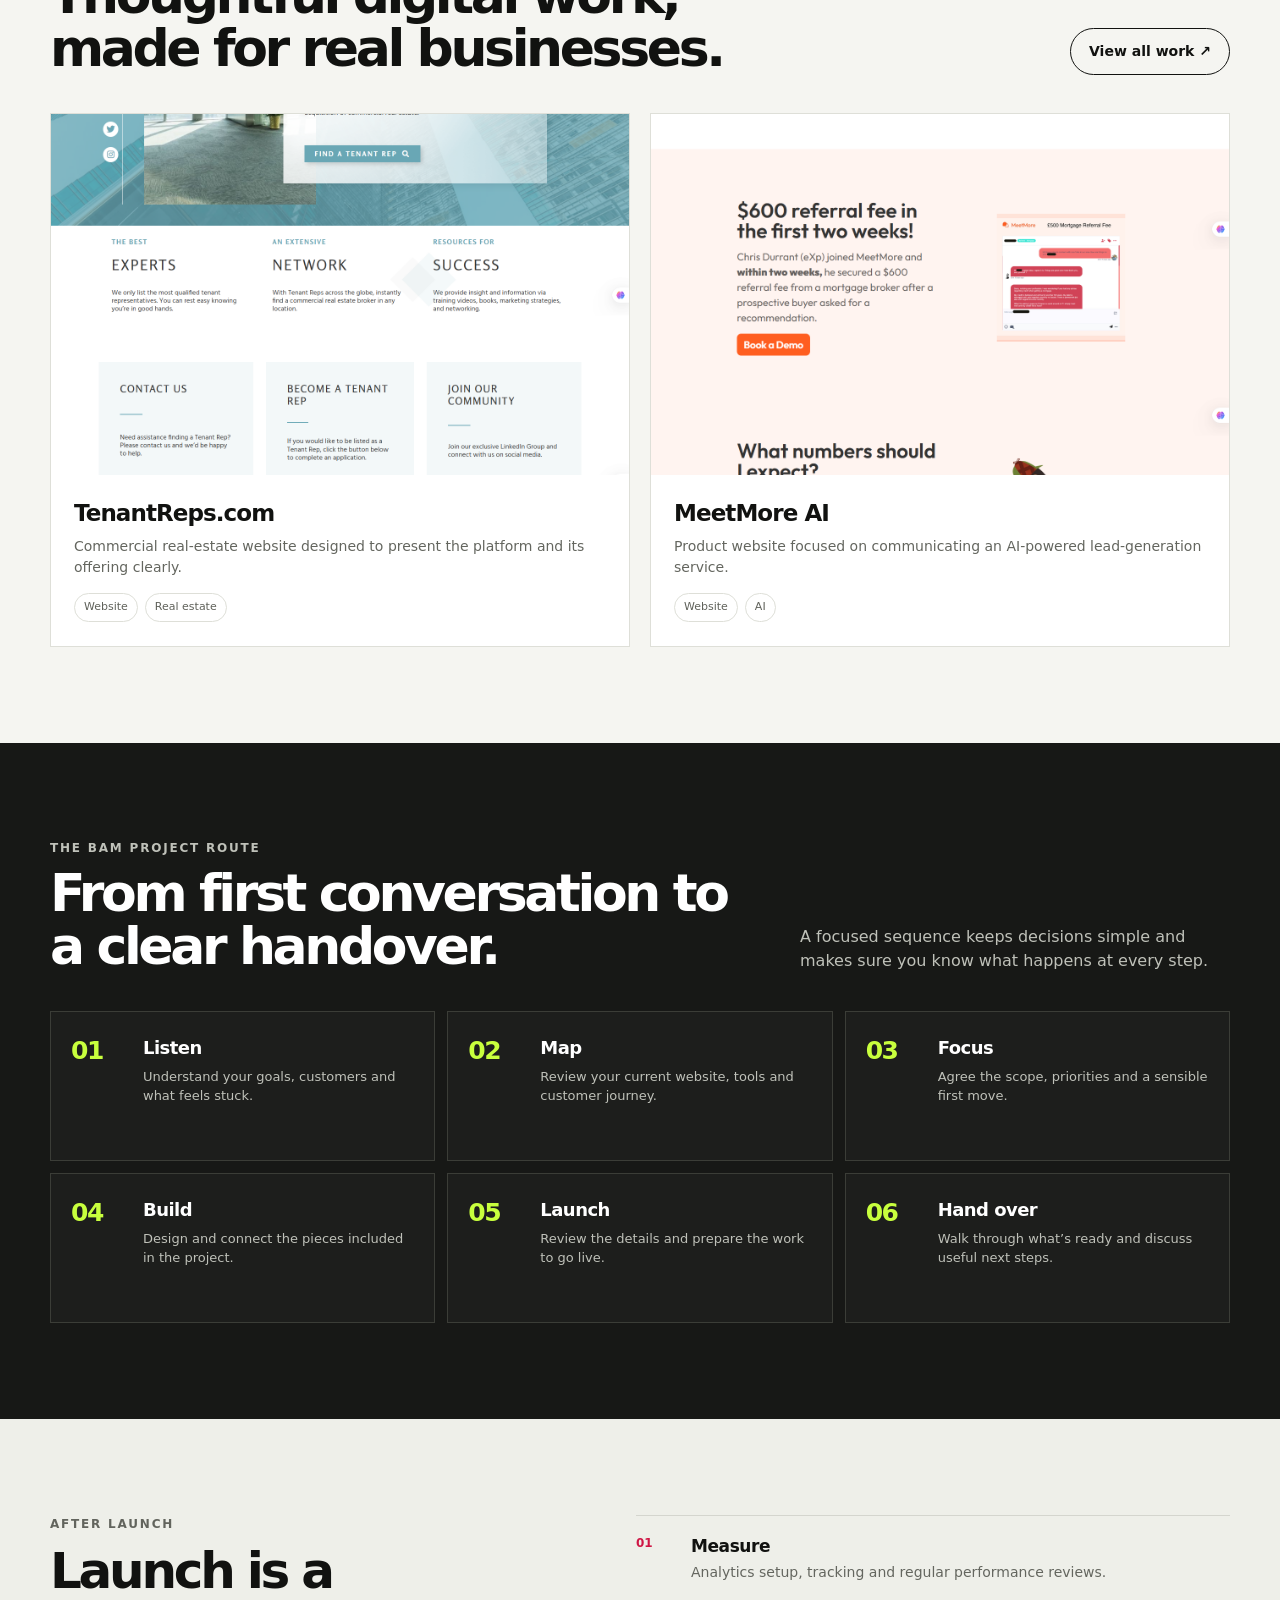
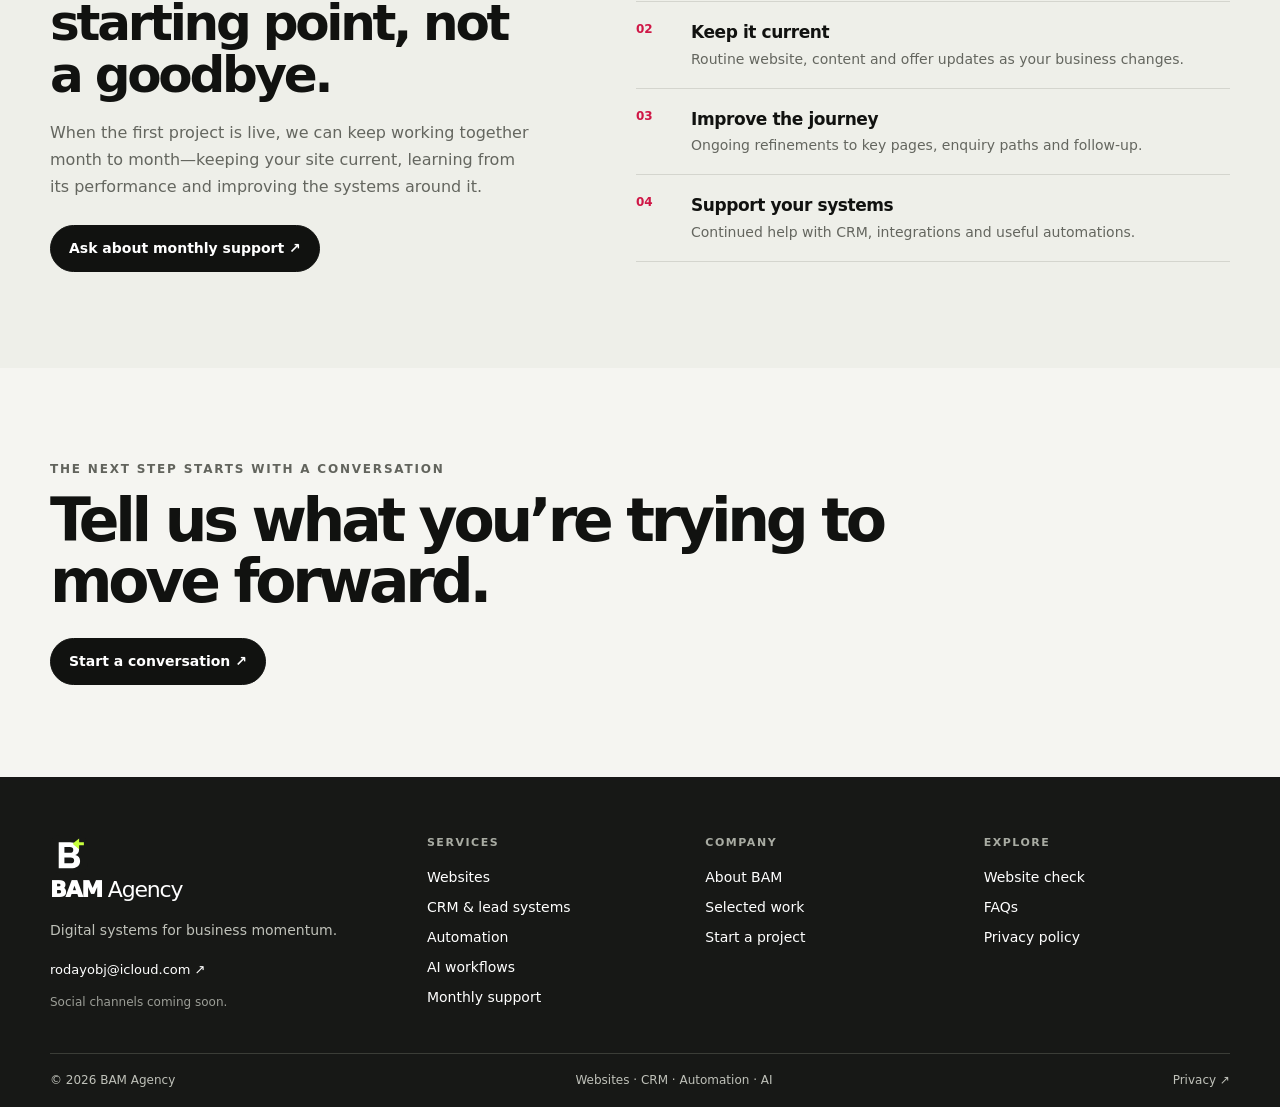
==== commit e6830b29: "Add files via upload" ====
--- a/New folder/mbjay-systems-site/index.html
+++ b/New folder/mbjay-systems-site/index.html
@@ -5,7 +5,8 @@
   <meta name="viewport" content="width=device-width,initial-scale=1">
   <title>BAM Agency — Digital systems for business growth</title>
   <meta name="description" content="BAM Agency builds clear websites, lead systems and automation for startups and businesses ready for their next stage.">
-  <link rel="stylesheet" href="styles.css">
+  <link rel="stylesheet" href="styles.css">
+  <script src="site.js" defer></script>
 </head>
 <body>
   <header class="container nav">
--- a/New folder/mbjay-systems-site/styles.css
+++ b/New folder/mbjay-systems-site/styles.css
@@ -42,10 +42,8 @@
 .nav-dropdown { position: relative; }
 .nav-dropdown summary { display: flex; align-items: center; gap: 7px; cursor: pointer; list-style: none; transition: color .18s ease; }
 .nav-dropdown summary::-webkit-details-marker { display: none; }
-.nav-dropdown summary::after { content: "⌄"; color: #777970; font-size: 13px; transition: transform .18s ease; }
 .nav-dropdown[open] summary, .nav-dropdown summary:hover { color: #cf1746; }
-.nav-dropdown[open] summary::after { transform: rotate(180deg); }
-.mega-panel { position: absolute; top: calc(100% + 23px); left: 50%; z-index: 20; display: none; width: min(690px, calc(100vw - 40px)); padding: 22px; transform: translateX(-38%); border: 1px solid var(--line); border-radius: 12px; background: var(--surface); color: var(--ink); box-shadow: 0 20px 60px #1112; }
+.mega-panel { position: absolute; top: calc(100% + 8px); left: 50%; z-index: 20; display: none; width: min(690px, calc(100vw - 40px)); padding: 22px; transform: translateX(-38%); border: 1px solid var(--line); border-radius: 12px; background: var(--surface); color: var(--ink); box-shadow: 0 20px 60px #1112; }
 .nav-dropdown[open] .mega-panel { display: block; }
 .mega-top { display: flex; align-items: center; justify-content: space-between; gap: 18px; padding-bottom: 15px; border-bottom: 1px solid var(--line); }
 .mega-top .eyebrow { font-size: 10px; }
@@ -90,7 +88,7 @@
   line-height: .98;
   letter-spacing: -.075em;
 }
-.page-hero h1 { max-width: 900px; font-size: clamp(42px, 4.8vw, 62px); line-height: 1.02; }
+.page-hero h1 { max-width: 900px; font-size: clamp(40px, 4.4vw, 56px); line-height: 1.04; }
 .hero h1 em { color: #cf1746; font-style: normal; text-decoration: none; }
 .hero-copy > p, .page-hero > p { max-width: 650px; color: var(--muted); font-size: clamp(17px, 1.8vw, 20px); line-height: 1.6; }
 .hero-note { display: flex; align-items: center; gap: 9px; margin-top: 25px; color: #53554f; font-size: 12px; font-weight: 650; }
@@ -192,6 +190,28 @@
 .service-row:hover { padding-left: 10px; border-color: #cf1746; }
 .service-row h3 { margin: 0; font-size: 24px; line-height: 1.2; letter-spacing: -.045em; }
 .service-row p { margin: 0; color: var(--muted); }
+.service-detail-section { padding-top: 16px; }
+.service-detail-intro { display: grid; grid-template-columns: minmax(0, 1fr) minmax(250px, .7fr); column-gap: clamp(24px, 6vw, 72px); align-items: end; margin-bottom: 30px; }
+.service-detail-intro .eyebrow { grid-column: 1 / -1; }
+.service-detail-intro h2 { max-width: 580px; margin: 10px 0 0; font-size: clamp(32px, 3.7vw, 44px); line-height: 1.04; letter-spacing: -.06em; }
+.service-detail-intro > p { max-width: 430px; margin: 0 0 3px; color: var(--muted); font-size: 15px; line-height: 1.65; }
+.service-detail-grid { display: grid; grid-template-columns: repeat(2, minmax(0, 1fr)); gap: 16px; }
+.service-detail-card { display: flex; flex-direction: column; min-width: 0; padding: clamp(21px, 2.6vw, 30px); border: 1px solid var(--line); border-radius: 10px; background: var(--surface); transition: transform .2s ease, border-color .2s ease, box-shadow .2s ease; scroll-margin-top: 24px; }
+.service-detail-card:hover { transform: translateY(-3px); border-color: #cf1746; box-shadow: 0 14px 32px #1111110c; }
+.service-card-top { display: flex; align-items: center; gap: 12px; margin-bottom: 20px; }
+.service-index { display: grid; width: 38px; height: 38px; flex: 0 0 auto; place-items: center; border-radius: 50%; background: #cf1746; color: #fff; font-size: 12px; font-weight: 850; }
+.service-category { color: #777970; font-size: 10px; font-weight: 850; letter-spacing: .13em; text-transform: uppercase; }
+.service-detail-card h3 { margin: 0 0 8px; font-size: 24px; line-height: 1.15; letter-spacing: -.045em; }
+.service-card-lead { margin: 0 0 12px; color: #33342f; font-size: 16px; font-weight: 700; line-height: 1.5; }
+.service-detail-card > p:not(.service-card-lead) { margin: 0; color: var(--muted); font-size: 14px; line-height: 1.7; }
+.service-detail-card h4 { margin: 22px 0 8px; color: #777970; font-size: 10px; font-weight: 850; letter-spacing: .12em; text-transform: uppercase; }
+.service-detail-card ul { display: grid; gap: 7px; margin: 0; padding: 0; list-style: none; color: #4e5049; font-size: 13px; line-height: 1.55; }
+.service-detail-card li { position: relative; padding-left: 17px; }
+.service-detail-card li::before { content: "✓"; position: absolute; left: 0; color: #cf1746; font-weight: 850; }
+.service-platforms { display: flex; flex-wrap: wrap; gap: 6px; margin-top: 18px; }
+.service-platforms span { padding: 5px 9px; border: 1px solid var(--line); border-radius: 999px; color: #5f615a; font-size: 10px; line-height: 1.3; }
+.service-card-link { display: inline-flex; align-items: center; gap: 7px; align-self: flex-start; margin-top: auto; padding-top: 22px; color: #b20d39; font-size: 13px; font-weight: 800; text-underline-offset: 4px; }
+.service-card-link:hover { text-decoration: underline; }
 .contact-grid { display: grid; grid-template-columns: 1.2fr .8fr; gap: 16px; }
 .contact-box { padding: 30px; background: var(--surface); border: 1px solid var(--line); }
 .contact-box h2 { margin: 30px 0 10px; font-size: 30px; line-height: 1.04; letter-spacing: -.055em; }
@@ -300,6 +320,8 @@
   .contact-grid { grid-template-columns: 1fr; }
   .service-row { grid-template-columns: 38px 1fr; gap: 10px 14px; padding: 23px 0; }
   .service-row p { grid-column: 2; }
+  .service-detail-intro { grid-template-columns: 1fr; gap: 14px; }
+  .service-detail-intro > p { max-width: 620px; }
   .footer-main { grid-template-columns: 1fr 1fr; gap: 28px; }
   .footer-brand { grid-column: 1 / -1; }
   .difference-intro { grid-template-columns: 1fr; gap: 18px; margin-bottom: 30px; }
@@ -340,6 +362,9 @@
   .work-copy { padding: 17px; }
   .page-hero { padding: 52px 0 36px; }
   .service-row h3 { font-size: 22px; }
+  .service-detail-grid { grid-template-columns: 1fr; gap: 12px; }
+  .service-detail-card { padding: 22px; }
+  .service-detail-card h3 { font-size: 22px; }
   .contact-box { padding: 22px; }
   .contact-box h2 { margin-top: 23px; font-size: 30px; }
   .proposal-fields { grid-template-columns: 1fr; gap: 13px; }
